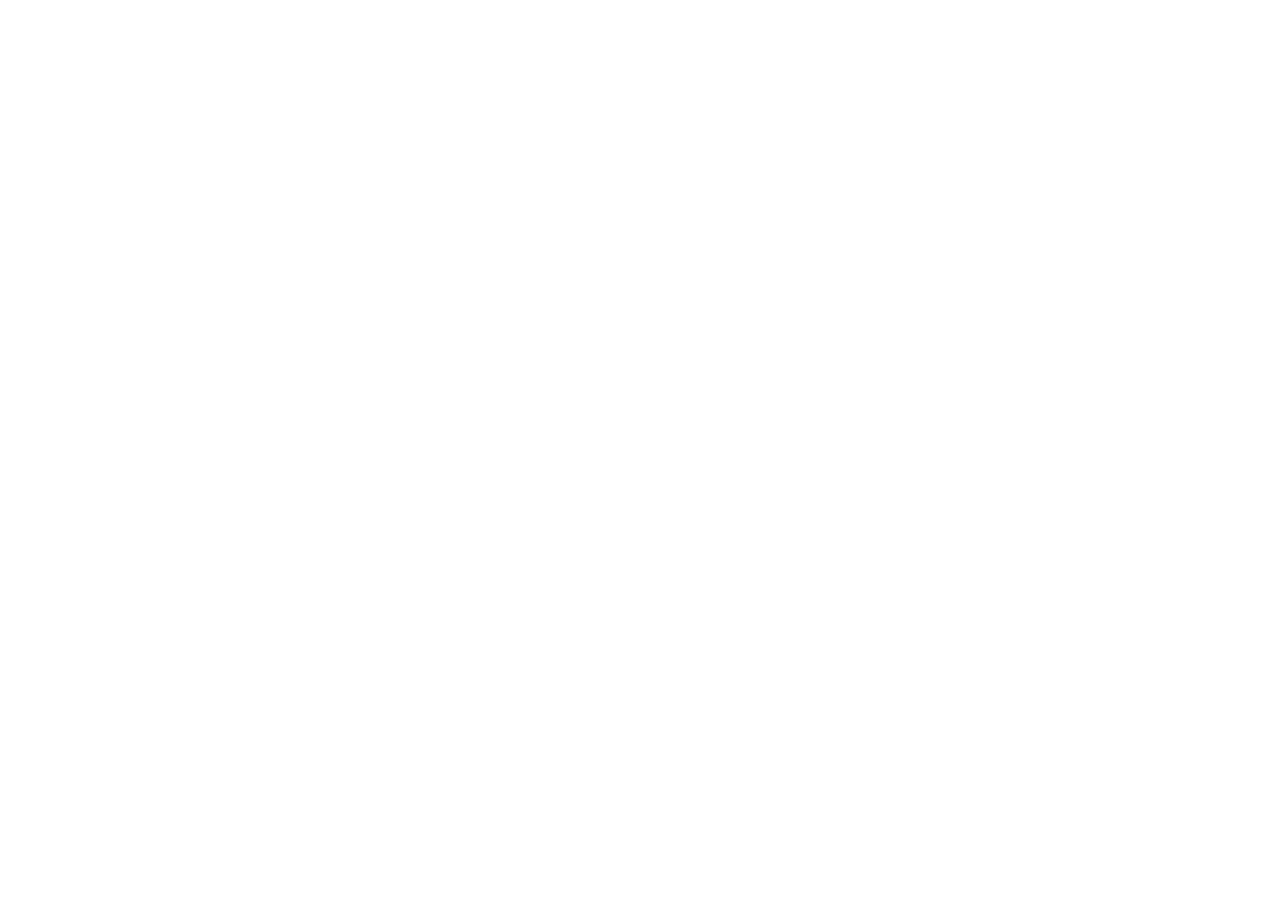
==== home/index.html @ 51bbe9ff "初始化" ====
<!DOCTYPE html>
<html lang="en">

<head>
    <meta charset="UTF-8">
    <meta name="viewport" content="width=device-width, initial-scale=1.0">
    <title>Document</title>
</head>

<body>

</body>

</html>
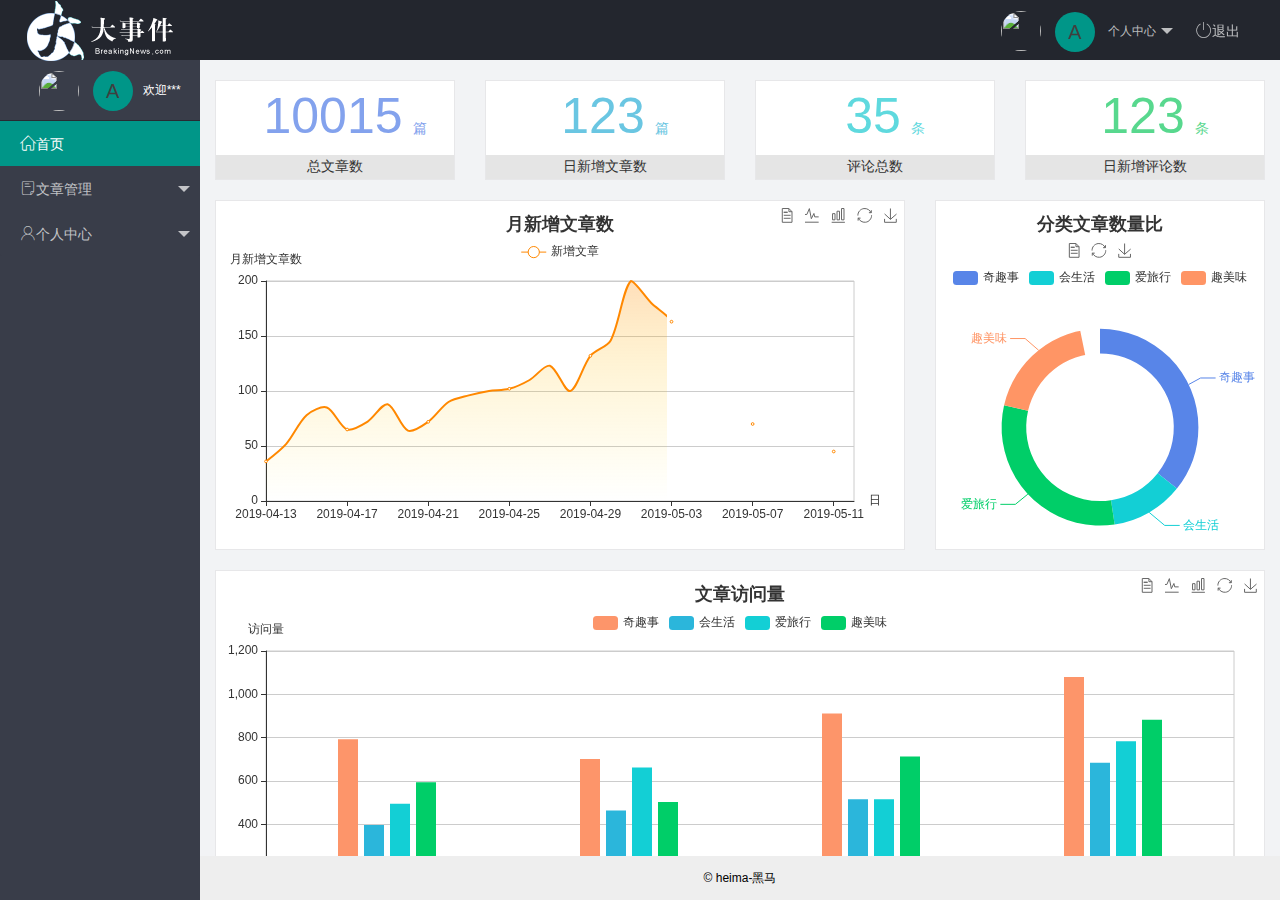
==== commit a8bcf933: "完成了主页功能的开发" ====
--- a/home/index.html
+++ b/home/index.html
@@ -4,11 +4,120 @@
 <head>
     <meta charset="UTF-8">
     <meta name="viewport" content="width=device-width, initial-scale=1.0">
-    <title>Document</title>
+    <title>后台主页</title>
+    <link rel="stylesheet" href="/assets/lib/layui/css/layui.css" />
+    <link rel="stylesheet" href="/assets/css/index.css" />
+    <link rel="stylesheet" href="/assets/fonts/iconfont.css" />
 </head>
 
-<body>
+<body class=" layui-layout-body ">
+    <div class="layui-layout layui-layout-admin ">
+        <div class="layui-header ">
+            <div class="layui-logo ">
+                <img src="/assets/images/logo.png ">
+            </div>
+            <!-- 头部区域（可配合layui已有的水平导航） -->
 
+            <ul class="layui-nav layui-layout-right ">
+                <li class="layui-nav-item ">
+                    <!-- 头像1 -->
+                    <a href="javascript:; " class="userinfo">
+                        <img src="http://t.cn/RCzsdCq " class="layui-nav-img ">
+                        <span class="text-avatar">A</span> 个人中心
+                    </a>
+                    <dl class="layui-nav-child ">
+                        <dd><a href="javascript:; ">基本资料</a></dd>
+                        <dd><a href="javascript:; ">更换头像</a></dd>
+                        <dd><a href="javascript:; ">重置密码</a></dd>
+                    </dl>
+                </li>
+                <li class="layui-nav-item ">
+
+                    <a id="btnlogout" href="javascript:; "><span class="iconfont icon-tuichu"></span>退出</a></li>
+            </ul>
+        </div>
+
+        <div class="layui-side layui-bg-black ">
+            <div class="layui-side-scroll ">
+                <!-- 头像2 -->
+                <div class="userinfo">
+                    <img src="http://t.cn/RCzsdCq " class="layui-nav-img ">
+                    <span class="text-avatar">A</span><span id="welcome">欢迎***</span>
+                </div>
+                <!-- 左侧导航区域（可配合layui已有的垂直导航） -->
+                <ul class="layui-nav layui-nav-tree " lay-shrink="all" lay-filter="test ">
+                    <li class="layui-nav-item  layui-this ">
+                        <a href="/home/dashboard.html" target="fm">
+                            <span class="iconfont icon-home"></span>首页</a>
+                    </li>
+                    <li class="layui-nav-item ">
+                        <a class=" " href="javascript:; ">
+                            <span class="iconfont icon-16"></span>文章管理</a>
+                        <dl class="layui-nav-child ">
+                            <dd>
+                                <a href="javascript:; ">
+                                    <i class="layui-icon layui-icon-app"></i> 文章类别</a>
+                            </dd>
+                            <dd>
+                                <a href="javascript:; ">
+                                    <i class="layui-icon layui-icon-app"></i> 文章列表</a>
+                            </dd>
+                            <dd>
+                                <a href="javascript:; ">
+                                    <i class="layui-icon layui-icon-app"></i> 发表文章</a>
+                            </dd>
+
+                        </dl>
+                    </li>
+                    <li class="layui-nav-item ">
+
+                        <a href="javascript:; ">
+                            <span class="iconfont icon-user"></span>个人中心</a>
+                        <dl class="layui-nav-child ">
+                            <dd>
+                                <a href="javascript:; ">
+                                    <i class="layui-icon layui-icon-app"></i> 基本资料</a>
+                            </dd>
+                            <dd>
+                                <a href="javascript:; ">
+                                    <i class="layui-icon layui-icon-app"></i> 更换头像</a>
+                            </dd>
+                            <dd>
+                                <a href="javascript:; ">
+                                    <i class="layui-icon layui-icon-app"></i> 重置密码</a>
+                            </dd>
+                        </dl>
+                    </li>
+
+                </ul>
+            </div>
+        </div>
+
+        <div class="layui-body ">
+            <!-- 内容主体区域 -->
+            <!-- <div style="padding: 15px; ">内容主体区域</div> -->
+            <iframe name="fm" src="/home/dashboard.html" frameborder="0">
+
+            </iframe>
+        </div>
+
+        <div class="layui-footer ">
+            <!-- 底部固定区域 -->
+            © heima-黑马
+        </div>
+    </div>
+    <script src="/assets/lib/layui/layui.all.js "></script>
+    <script src="/assets/lib/jquery.js"></script>
+    <!-- 导入自己封装的baseAPI -->
+    <script src="/assets/js/baseApi.js"></script>
+    <script src="/assets/js/index.js"></script>
+    <script>
+        //JavaScript代码区域
+        layui.use('element', function() {
+            var element = layui.element;
+
+        });
+    </script>
 </body>
 
 </html>--- a/assets/lib/layui/css/layui.css
+++ b/assets/lib/layui/css/layui.css
@@ -0,0 +1,2 @@
+/** layui-v2.5.5 MIT License By https://www.layui.com */
+ .layui-inline,img{display:inline-block;vertical-align:middle}h1,h2,h3,h4,h5,h6{font-weight:400}.layui-edge,.layui-header,.layui-inline,.layui-main{position:relative}.layui-body,.layui-edge,.layui-elip{overflow:hidden}.layui-btn,.layui-edge,.layui-inline,img{vertical-align:middle}.layui-btn,.layui-disabled,.layui-icon,.layui-unselect{-moz-user-select:none;-webkit-user-select:none;-ms-user-select:none}.layui-elip,.layui-form-checkbox span,.layui-form-pane .layui-form-label{text-overflow:ellipsis;white-space:nowrap}.layui-breadcrumb,.layui-tree-btnGroup{visibility:hidden}blockquote,body,button,dd,div,dl,dt,form,h1,h2,h3,h4,h5,h6,input,li,ol,p,pre,td,textarea,th,ul{margin:0;padding:0;-webkit-tap-highlight-color:rgba(0,0,0,0)}a:active,a:hover{outline:0}img{border:none}li{list-style:none}table{border-collapse:collapse;border-spacing:0}h4,h5,h6{font-size:100%}button,input,optgroup,option,select,textarea{font-family:inherit;font-size:inherit;font-style:inherit;font-weight:inherit;outline:0}pre{white-space:pre-wrap;white-space:-moz-pre-wrap;white-space:-pre-wrap;white-space:-o-pre-wrap;word-wrap:break-word}body{line-height:24px;font:14px Helvetica Neue,Helvetica,PingFang SC,Tahoma,Arial,sans-serif}hr{height:1px;margin:10px 0;border:0;clear:both}a{color:#333;text-decoration:none}a:hover{color:#777}a cite{font-style:normal;*cursor:pointer}.layui-border-box,.layui-border-box *{box-sizing:border-box}.layui-box,.layui-box *{box-sizing:content-box}.layui-clear{clear:both;*zoom:1}.layui-clear:after{content:'\20';clear:both;*zoom:1;display:block;height:0}.layui-inline{*display:inline;*zoom:1}.layui-edge{display:inline-block;width:0;height:0;border-width:6px;border-style:dashed;border-color:transparent}.layui-edge-top{top:-4px;border-bottom-color:#999;border-bottom-style:solid}.layui-edge-right{border-left-color:#999;border-left-style:solid}.layui-edge-bottom{top:2px;border-top-color:#999;border-top-style:solid}.layui-edge-left{border-right-color:#999;border-right-style:solid}.layui-disabled,.layui-disabled:hover{color:#d2d2d2!important;cursor:not-allowed!important}.layui-circle{border-radius:100%}.layui-show{display:block!important}.layui-hide{display:none!important}@font-face{font-family:layui-icon;src:url(../font/iconfont.eot?v=250);src:url(../font/iconfont.eot?v=250#iefix) format('embedded-opentype'),url(../font/iconfont.woff2?v=250) format('woff2'),url(../font/iconfont.woff?v=250) format('woff'),url(../font/iconfont.ttf?v=250) format('truetype'),url(../font/iconfont.svg?v=250#layui-icon) format('svg')}.layui-icon{font-family:layui-icon!important;font-size:16px;font-style:normal;-webkit-font-smoothing:antialiased;-moz-osx-font-smoothing:grayscale}.layui-icon-reply-fill:before{content:"\e611"}.layui-icon-set-fill:before{content:"\e614"}.layui-icon-menu-fill:before{content:"\e60f"}.layui-icon-search:before{content:"\e615"}.layui-icon-share:before{content:"\e641"}.layui-icon-set-sm:before{content:"\e620"}.layui-icon-engine:before{content:"\e628"}.layui-icon-close:before{content:"\1006"}.layui-icon-close-fill:before{content:"\1007"}.layui-icon-chart-screen:before{content:"\e629"}.layui-icon-star:before{content:"\e600"}.layui-icon-circle-dot:before{content:"\e617"}.layui-icon-chat:before{content:"\e606"}.layui-icon-release:before{content:"\e609"}.layui-icon-list:before{content:"\e60a"}.layui-icon-chart:before{content:"\e62c"}.layui-icon-ok-circle:before{content:"\1005"}.layui-icon-layim-theme:before{content:"\e61b"}.layui-icon-table:before{content:"\e62d"}.layui-icon-right:before{content:"\e602"}.layui-icon-left:before{content:"\e603"}.layui-icon-cart-simple:before{content:"\e698"}.layui-icon-face-cry:before{content:"\e69c"}.layui-icon-face-smile:before{content:"\e6af"}.layui-icon-survey:before{content:"\e6b2"}.layui-icon-tree:before{content:"\e62e"}.layui-icon-upload-circle:before{content:"\e62f"}.layui-icon-add-circle:before{content:"\e61f"}.layui-icon-download-circle:before{content:"\e601"}.layui-icon-templeate-1:before{content:"\e630"}.layui-icon-util:before{content:"\e631"}.layui-icon-face-surprised:before{content:"\e664"}.layui-icon-edit:before{content:"\e642"}.layui-icon-speaker:before{content:"\e645"}.layui-icon-down:before{content:"\e61a"}.layui-icon-file:before{content:"\e621"}.layui-icon-layouts:before{content:"\e632"}.layui-icon-rate-half:before{content:"\e6c9"}.layui-icon-add-circle-fine:before{content:"\e608"}.layui-icon-prev-circle:before{content:"\e633"}.layui-icon-read:before{content:"\e705"}.layui-icon-404:before{content:"\e61c"}.layui-icon-carousel:before{content:"\e634"}.layui-icon-help:before{content:"\e607"}.layui-icon-code-circle:before{content:"\e635"}.layui-icon-water:before{content:"\e636"}.layui-icon-username:before{content:"\e66f"}.layui-icon-find-fill:before{content:"\e670"}.layui-icon-about:before{content:"\e60b"}.layui-icon-location:before{content:"\e715"}.layui-icon-up:before{content:"\e619"}.layui-icon-pause:before{content:"\e651"}.layui-icon-date:before{content:"\e637"}.layui-icon-layim-uploadfile:before{content:"\e61d"}.layui-icon-delete:before{content:"\e640"}.layui-icon-play:before{content:"\e652"}.layui-icon-top:before{content:"\e604"}.layui-icon-friends:before{content:"\e612"}.layui-icon-refresh-3:before{content:"\e9aa"}.layui-icon-ok:before{content:"\e605"}.layui-icon-layer:before{content:"\e638"}.layui-icon-face-smile-fine:before{content:"\e60c"}.layui-icon-dollar:before{content:"\e659"}.layui-icon-group:before{content:"\e613"}.layui-icon-layim-download:before{content:"\e61e"}.layui-icon-picture-fine:before{content:"\e60d"}.layui-icon-link:before{content:"\e64c"}.layui-icon-diamond:before{content:"\e735"}.layui-icon-log:before{content:"\e60e"}.layui-icon-rate-solid:before{content:"\e67a"}.layui-icon-fonts-del:before{content:"\e64f"}.layui-icon-unlink:before{content:"\e64d"}.layui-icon-fonts-clear:before{content:"\e639"}.layui-icon-triangle-r:before{content:"\e623"}.layui-icon-circle:before{content:"\e63f"}.layui-icon-radio:before{content:"\e643"}.layui-icon-align-center:before{content:"\e647"}.layui-icon-align-right:before{content:"\e648"}.layui-icon-align-left:before{content:"\e649"}.layui-icon-loading-1:before{content:"\e63e"}.layui-icon-return:before{content:"\e65c"}.layui-icon-fonts-strong:before{content:"\e62b"}.layui-icon-upload:before{content:"\e67c"}.layui-icon-dialogue:before{content:"\e63a"}.layui-icon-video:before{content:"\e6ed"}.layui-icon-headset:before{content:"\e6fc"}.layui-icon-cellphone-fine:before{content:"\e63b"}.layui-icon-add-1:before{content:"\e654"}.layui-icon-face-smile-b:before{content:"\e650"}.layui-icon-fonts-html:before{content:"\e64b"}.layui-icon-form:before{content:"\e63c"}.layui-icon-cart:before{content:"\e657"}.layui-icon-camera-fill:before{content:"\e65d"}.layui-icon-tabs:before{content:"\e62a"}.layui-icon-fonts-code:before{content:"\e64e"}.layui-icon-fire:before{content:"\e756"}.layui-icon-set:before{content:"\e716"}.layui-icon-fonts-u:before{content:"\e646"}.layui-icon-triangle-d:before{content:"\e625"}.layui-icon-tips:before{content:"\e702"}.layui-icon-picture:before{content:"\e64a"}.layui-icon-more-vertical:before{content:"\e671"}.layui-icon-flag:before{content:"\e66c"}.layui-icon-loading:before{content:"\e63d"}.layui-icon-fonts-i:before{content:"\e644"}.layui-icon-refresh-1:before{content:"\e666"}.layui-icon-rmb:before{content:"\e65e"}.layui-icon-home:before{content:"\e68e"}.layui-icon-user:before{content:"\e770"}.layui-icon-notice:before{content:"\e667"}.layui-icon-login-weibo:before{content:"\e675"}.layui-icon-voice:before{content:"\e688"}.layui-icon-upload-drag:before{content:"\e681"}.layui-icon-login-qq:before{content:"\e676"}.layui-icon-snowflake:before{content:"\e6b1"}.layui-icon-file-b:before{content:"\e655"}.layui-icon-template:before{content:"\e663"}.layui-icon-auz:before{content:"\e672"}.layui-icon-console:before{content:"\e665"}.layui-icon-app:before{content:"\e653"}.layui-icon-prev:before{content:"\e65a"}.layui-icon-website:before{content:"\e7ae"}.layui-icon-next:before{content:"\e65b"}.layui-icon-component:before{content:"\e857"}.layui-icon-more:before{content:"\e65f"}.layui-icon-login-wechat:before{content:"\e677"}.layui-icon-shrink-right:before{content:"\e668"}.layui-icon-spread-left:before{content:"\e66b"}.layui-icon-camera:before{content:"\e660"}.layui-icon-note:before{content:"\e66e"}.layui-icon-refresh:before{content:"\e669"}.layui-icon-female:before{content:"\e661"}.layui-icon-male:before{content:"\e662"}.layui-icon-password:before{content:"\e673"}.layui-icon-senior:before{content:"\e674"}.layui-icon-theme:before{content:"\e66a"}.layui-icon-tread:before{content:"\e6c5"}.layui-icon-praise:before{content:"\e6c6"}.layui-icon-star-fill:before{content:"\e658"}.layui-icon-rate:before{content:"\e67b"}.layui-icon-template-1:before{content:"\e656"}.layui-icon-vercode:before{content:"\e679"}.layui-icon-cellphone:before{content:"\e678"}.layui-icon-screen-full:before{content:"\e622"}.layui-icon-screen-restore:before{content:"\e758"}.layui-icon-cols:before{content:"\e610"}.layui-icon-export:before{content:"\e67d"}.layui-icon-print:before{content:"\e66d"}.layui-icon-slider:before{content:"\e714"}.layui-icon-addition:before{content:"\e624"}.layui-icon-subtraction:before{content:"\e67e"}.layui-icon-service:before{content:"\e626"}.layui-icon-transfer:before{content:"\e691"}.layui-main{width:1140px;margin:0 auto}.layui-header{z-index:1000;height:60px}.layui-header a:hover{transition:all .5s;-webkit-transition:all .5s}.layui-side{position:fixed;left:0;top:0;bottom:0;z-index:999;width:200px;overflow-x:hidden}.layui-side-scroll{position:relative;width:220px;height:100%;overflow-x:hidden}.layui-body{position:absolute;left:200px;right:0;top:0;bottom:0;z-index:998;width:auto;overflow-y:auto;box-sizing:border-box}.layui-layout-body{overflow:hidden}.layui-layout-admin .layui-header{background-color:#23262E}.layui-layout-admin .layui-side{top:60px;width:200px;overflow-x:hidden}.layui-layout-admin .layui-body{position:fixed;top:60px;bottom:44px}.layui-layout-admin .layui-main{width:auto;margin:0 15px}.layui-layout-admin .layui-footer{position:fixed;left:200px;right:0;bottom:0;height:44px;line-height:44px;padding:0 15px;background-color:#eee}.layui-layout-admin .layui-logo{position:absolute;left:0;top:0;width:200px;height:100%;line-height:60px;text-align:center;color:#009688;font-size:16px}.layui-layout-admin .layui-header .layui-nav{background:0 0}.layui-layout-left{position:absolute!important;left:200px;top:0}.layui-layout-right{position:absolute!important;right:0;top:0}.layui-container{position:relative;margin:0 auto;padding:0 15px;box-sizing:border-box}.layui-fluid{position:relative;margin:0 auto;padding:0 15px}.layui-row:after,.layui-row:before{content:'';display:block;clear:both}.layui-col-lg1,.layui-col-lg10,.layui-col-lg11,.layui-col-lg12,.layui-col-lg2,.layui-col-lg3,.layui-col-lg4,.layui-col-lg5,.layui-col-lg6,.layui-col-lg7,.layui-col-lg8,.layui-col-lg9,.layui-col-md1,.layui-col-md10,.layui-col-md11,.layui-col-md12,.layui-col-md2,.layui-col-md3,.layui-col-md4,.layui-col-md5,.layui-col-md6,.layui-col-md7,.layui-col-md8,.layui-col-md9,.layui-col-sm1,.layui-col-sm10,.layui-col-sm11,.layui-col-sm12,.layui-col-sm2,.layui-col-sm3,.layui-col-sm4,.layui-col-sm5,.layui-col-sm6,.layui-col-sm7,.layui-col-sm8,.layui-col-sm9,.layui-col-xs1,.layui-col-xs10,.layui-col-xs11,.layui-col-xs12,.layui-col-xs2,.layui-col-xs3,.layui-col-xs4,.layui-col-xs5,.layui-col-xs6,.layui-col-xs7,.layui-col-xs8,.layui-col-xs9{position:relative;display:block;box-sizing:border-box}.layui-col-xs1,.layui-col-xs10,.layui-col-xs11,.layui-col-xs12,.layui-col-xs2,.layui-col-xs3,.layui-col-xs4,.layui-col-xs5,.layui-col-xs6,.layui-col-xs7,.layui-col-xs8,.layui-col-xs9{float:left}.layui-col-xs1{width:8.33333333%}.layui-col-xs2{width:16.66666667%}.layui-col-xs3{width:25%}.layui-col-xs4{width:33.33333333%}.layui-col-xs5{width:41.66666667%}.layui-col-xs6{width:50%}.layui-col-xs7{width:58.33333333%}.layui-col-xs8{width:66.66666667%}.layui-col-xs9{width:75%}.layui-col-xs10{width:83.33333333%}.layui-col-xs11{width:91.66666667%}.layui-col-xs12{width:100%}.layui-col-xs-offset1{margin-left:8.33333333%}.layui-col-xs-offset2{margin-left:16.66666667%}.layui-col-xs-offset3{margin-left:25%}.layui-col-xs-offset4{margin-left:33.33333333%}.layui-col-xs-offset5{margin-left:41.66666667%}.layui-col-xs-offset6{margin-left:50%}.layui-col-xs-offset7{margin-left:58.33333333%}.layui-col-xs-offset8{margin-left:66.66666667%}.layui-col-xs-offset9{margin-left:75%}.layui-col-xs-offset10{margin-left:83.33333333%}.layui-col-xs-offset11{margin-left:91.66666667%}.layui-col-xs-offset12{margin-left:100%}@media screen and (max-width:768px){.layui-hide-xs{display:none!important}.layui-show-xs-block{display:block!important}.layui-show-xs-inline{display:inline!important}.layui-show-xs-inline-block{display:inline-block!important}}@media screen and (min-width:768px){.layui-container{width:750px}.layui-hide-sm{display:none!important}.layui-show-sm-block{display:block!important}.layui-show-sm-inline{display:inline!important}.layui-show-sm-inline-block{display:inline-block!important}.layui-col-sm1,.layui-col-sm10,.layui-col-sm11,.layui-col-sm12,.layui-col-sm2,.layui-col-sm3,.layui-col-sm4,.layui-col-sm5,.layui-col-sm6,.layui-col-sm7,.layui-col-sm8,.layui-col-sm9{float:left}.layui-col-sm1{width:8.33333333%}.layui-col-sm2{width:16.66666667%}.layui-col-sm3{width:25%}.layui-col-sm4{width:33.33333333%}.layui-col-sm5{width:41.66666667%}.layui-col-sm6{width:50%}.layui-col-sm7{width:58.33333333%}.layui-col-sm8{width:66.66666667%}.layui-col-sm9{width:75%}.layui-col-sm10{width:83.33333333%}.layui-col-sm11{width:91.66666667%}.layui-col-sm12{width:100%}.layui-col-sm-offset1{margin-left:8.33333333%}.layui-col-sm-offset2{margin-left:16.66666667%}.layui-col-sm-offset3{margin-left:25%}.layui-col-sm-offset4{margin-left:33.33333333%}.layui-col-sm-offset5{margin-left:41.66666667%}.layui-col-sm-offset6{margin-left:50%}.layui-col-sm-offset7{margin-left:58.33333333%}.layui-col-sm-offset8{margin-left:66.66666667%}.layui-col-sm-offset9{margin-left:75%}.layui-col-sm-offset10{margin-left:83.33333333%}.layui-col-sm-offset11{margin-left:91.66666667%}.layui-col-sm-offset12{margin-left:100%}}@media screen and (min-width:992px){.layui-container{width:970px}.layui-hide-md{display:none!important}.layui-show-md-block{display:block!important}.layui-show-md-inline{display:inline!important}.layui-show-md-inline-block{display:inline-block!important}.layui-col-md1,.layui-col-md10,.layui-col-md11,.layui-col-md12,.layui-col-md2,.layui-col-md3,.layui-col-md4,.layui-col-md5,.layui-col-md6,.layui-col-md7,.layui-col-md8,.layui-col-md9{float:left}.layui-col-md1{width:8.33333333%}.layui-col-md2{width:16.66666667%}.layui-col-md3{width:25%}.layui-col-md4{width:33.33333333%}.layui-col-md5{width:41.66666667%}.layui-col-md6{width:50%}.layui-col-md7{width:58.33333333%}.layui-col-md8{width:66.66666667%}.layui-col-md9{width:75%}.layui-col-md10{width:83.33333333%}.layui-col-md11{width:91.66666667%}.layui-col-md12{width:100%}.layui-col-md-offset1{margin-left:8.33333333%}.layui-col-md-offset2{margin-left:16.66666667%}.layui-col-md-offset3{margin-left:25%}.layui-col-md-offset4{margin-left:33.33333333%}.layui-col-md-offset5{margin-left:41.66666667%}.layui-col-md-offset6{margin-left:50%}.layui-col-md-offset7{margin-left:58.33333333%}.layui-col-md-offset8{margin-left:66.66666667%}.layui-col-md-offset9{margin-left:75%}.layui-col-md-offset10{margin-left:83.33333333%}.layui-col-md-offset11{margin-left:91.66666667%}.layui-col-md-offset12{margin-left:100%}}@media screen and (min-width:1200px){.layui-container{width:1170px}.layui-hide-lg{display:none!important}.layui-show-lg-block{display:block!important}.layui-show-lg-inline{display:inline!important}.layui-show-lg-inline-block{display:inline-block!important}.layui-col-lg1,.layui-col-lg10,.layui-col-lg11,.layui-col-lg12,.layui-col-lg2,.layui-col-lg3,.layui-col-lg4,.layui-col-lg5,.layui-col-lg6,.layui-col-lg7,.layui-col-lg8,.layui-col-lg9{float:left}.layui-col-lg1{width:8.33333333%}.layui-col-lg2{width:16.66666667%}.layui-col-lg3{width:25%}.layui-col-lg4{width:33.33333333%}.layui-col-lg5{width:41.66666667%}.layui-col-lg6{width:50%}.layui-col-lg7{width:58.33333333%}.layui-col-lg8{width:66.66666667%}.layui-col-lg9{width:75%}.layui-col-lg10{width:83.33333333%}.layui-col-lg11{width:91.66666667%}.layui-col-lg12{width:100%}.layui-col-lg-offset1{margin-left:8.33333333%}.layui-col-lg-offset2{margin-left:16.66666667%}.layui-col-lg-offset3{margin-left:25%}.layui-col-lg-offset4{margin-left:33.33333333%}.layui-col-lg-offset5{margin-left:41.66666667%}.layui-col-lg-offset6{margin-left:50%}.layui-col-lg-offset7{margin-left:58.33333333%}.layui-col-lg-offset8{margin-left:66.66666667%}.layui-col-lg-offset9{margin-left:75%}.layui-col-lg-offset10{margin-left:83.33333333%}.layui-col-lg-offset11{margin-left:91.66666667%}.layui-col-lg-offset12{margin-left:100%}}.layui-col-space1{margin:-.5px}.layui-col-space1>*{padding:.5px}.layui-col-space3{margin:-1.5px}.layui-col-space3>*{padding:1.5px}.layui-col-space5{margin:-2.5px}.layui-col-space5>*{padding:2.5px}.layui-col-space8{margin:-3.5px}.layui-col-space8>*{padding:3.5px}.layui-col-space10{margin:-5px}.layui-col-space10>*{padding:5px}.layui-col-space12{margin:-6px}.layui-col-space12>*{padding:6px}.layui-col-space15{margin:-7.5px}.layui-col-space15>*{padding:7.5px}.layui-col-space18{margin:-9px}.layui-col-space18>*{padding:9px}.layui-col-space20{margin:-10px}.layui-col-space20>*{padding:10px}.layui-col-space22{margin:-11px}.layui-col-space22>*{padding:11px}.layui-col-space25{margin:-12.5px}.layui-col-space25>*{padding:12.5px}.layui-col-space30{margin:-15px}.layui-col-space30>*{padding:15px}.layui-btn,.layui-input,.layui-select,.layui-textarea,.layui-upload-button{outline:0;-webkit-appearance:none;transition:all .3s;-webkit-transition:all .3s;box-sizing:border-box}.layui-elem-quote{margin-bottom:10px;padding:15px;line-height:22px;border-left:5px solid #009688;border-radius:0 2px 2px 0;background-color:#f2f2f2}.layui-quote-nm{border-style:solid;border-width:1px 1px 1px 5px;background:0 0}.layui-elem-field{margin-bottom:10px;padding:0;border-width:1px;border-style:solid}.layui-elem-field legend{margin-left:20px;padding:0 10px;font-size:20px;font-weight:300}.layui-field-title{margin:10px 0 20px;border-width:1px 0 0}.layui-field-box{padding:10px 15px}.layui-field-title .layui-field-box{padding:10px 0}.layui-progress{position:relative;height:6px;border-radius:20px;background-color:#e2e2e2}.layui-progress-bar{position:absolute;left:0;top:0;width:0;max-width:100%;height:6px;border-radius:20px;text-align:right;background-color:#5FB878;transition:all .3s;-webkit-transition:all .3s}.layui-progress-big,.layui-progress-big .layui-progress-bar{height:18px;line-height:18px}.layui-progress-text{position:relative;top:-20px;line-height:18px;font-size:12px;color:#666}.layui-progress-big .layui-progress-text{position:static;padding:0 10px;color:#fff}.layui-collapse{border-width:1px;border-style:solid;border-radius:2px}.layui-colla-content,.layui-colla-item{border-top-width:1px;border-top-style:solid}.layui-colla-item:first-child{border-top:none}.layui-colla-title{position:relative;height:42px;line-height:42px;padding:0 15px 0 35px;color:#333;background-color:#f2f2f2;cursor:pointer;font-size:14px;overflow:hidden}.layui-colla-content{display:none;padding:10px 15px;line-height:22px;color:#666}.layui-colla-icon{position:absolute;left:15px;top:0;font-size:14px}.layui-card{margin-bottom:15px;border-radius:2px;background-color:#fff;box-shadow:0 1px 2px 0 rgba(0,0,0,.05)}.layui-card:last-child{margin-bottom:0}.layui-card-header{position:relative;height:42px;line-height:42px;padding:0 15px;border-bottom:1px solid #f6f6f6;color:#333;border-radius:2px 2px 0 0;font-size:14px}.layui-bg-black,.layui-bg-blue,.layui-bg-cyan,.layui-bg-green,.layui-bg-orange,.layui-bg-red{color:#fff!important}.layui-card-body{position:relative;padding:10px 15px;line-height:24px}.layui-card-body[pad15]{padding:15px}.layui-card-body[pad20]{padding:20px}.layui-card-body .layui-table{margin:5px 0}.layui-card .layui-tab{margin:0}.layui-panel-window{position:relative;padding:15px;border-radius:0;border-top:5px solid #E6E6E6;background-color:#fff}.layui-auxiliar-moving{position:fixed;left:0;right:0;top:0;bottom:0;width:100%;height:100%;background:0 0;z-index:9999999999}.layui-form-label,.layui-form-mid,.layui-form-select,.layui-input-block,.layui-input-inline,.layui-textarea{position:relative}.layui-bg-red{background-color:#FF5722!important}.layui-bg-orange{background-color:#FFB800!important}.layui-bg-green{background-color:#009688!important}.layui-bg-cyan{background-color:#2F4056!important}.layui-bg-blue{background-color:#1E9FFF!important}.layui-bg-black{background-color:#393D49!important}.layui-bg-gray{background-color:#eee!important;color:#666!important}.layui-badge-rim,.layui-colla-content,.layui-colla-item,.layui-collapse,.layui-elem-field,.layui-form-pane .layui-form-item[pane],.layui-form-pane .layui-form-label,.layui-input,.layui-layedit,.layui-layedit-tool,.layui-quote-nm,.layui-select,.layui-tab-bar,.layui-tab-card,.layui-tab-title,.layui-tab-title .layui-this:after,.layui-textarea{border-color:#e6e6e6}.layui-timeline-item:before,hr{background-color:#e6e6e6}.layui-text{line-height:22px;font-size:14px;color:#666}.layui-text h1,.layui-text h2,.layui-text h3{font-weight:500;color:#333}.layui-text h1{font-size:30px}.layui-text h2{font-size:24px}.layui-text h3{font-size:18px}.layui-text a:not(.layui-btn){color:#01AAED}.layui-text a:not(.layui-btn):hover{text-decoration:underline}.layui-text ul{padding:5px 0 5px 15px}.layui-text ul li{margin-top:5px;list-style-type:disc}.layui-text em,.layui-word-aux{color:#999!important;padding:0 5px!important}.layui-btn{display:inline-block;height:38px;line-height:38px;padding:0 18px;background-color:#009688;color:#fff;white-space:nowrap;text-align:center;font-size:14px;border:none;border-radius:2px;cursor:pointer}.layui-btn:hover{opacity:.8;filter:alpha(opacity=80);color:#fff}.layui-btn:active{opacity:1;filter:alpha(opacity=100)}.layui-btn+.layui-btn{margin-left:10px}.layui-btn-container{font-size:0}.layui-btn-container .layui-btn{margin-right:10px;margin-bottom:10px}.layui-btn-container .layui-btn+.layui-btn{margin-left:0}.layui-table .layui-btn-container .layui-btn{margin-bottom:9px}.layui-btn-radius{border-radius:100px}.layui-btn .layui-icon{margin-right:3px;font-size:18px;vertical-align:bottom;vertical-align:middle\9}.layui-btn-primary{border:1px solid #C9C9C9;background-color:#fff;color:#555}.layui-btn-primary:hover{border-color:#009688;color:#333}.layui-btn-normal{background-color:#1E9FFF}.layui-btn-warm{background-color:#FFB800}.layui-btn-danger{background-color:#FF5722}.layui-btn-checked{background-color:#5FB878}.layui-btn-disabled,.layui-btn-disabled:active,.layui-btn-disabled:hover{border:1px solid #e6e6e6;background-color:#FBFBFB;color:#C9C9C9;cursor:not-allowed;opacity:1}.layui-btn-lg{height:44px;line-height:44px;padding:0 25px;font-size:16px}.layui-btn-sm{height:30px;line-height:30px;padding:0 10px;font-size:12px}.layui-btn-sm i{font-size:16px!important}.layui-btn-xs{height:22px;line-height:22px;padding:0 5px;font-size:12px}.layui-btn-xs i{font-size:14px!important}.layui-btn-group{display:inline-block;vertical-align:middle;font-size:0}.layui-btn-group .layui-btn{margin-left:0!important;margin-right:0!important;border-left:1px solid rgba(255,255,255,.5);border-radius:0}.layui-btn-group .layui-btn-primary{border-left:none}.layui-btn-group .layui-btn-primary:hover{border-color:#C9C9C9;color:#009688}.layui-btn-group .layui-btn:first-child{border-left:none;border-radius:2px 0 0 2px}.layui-btn-group .layui-btn-primary:first-child{border-left:1px solid #c9c9c9}.layui-btn-group .layui-btn:last-child{border-radius:0 2px 2px 0}.layui-btn-group .layui-btn+.layui-btn{margin-left:0}.layui-btn-group+.layui-btn-group{margin-left:10px}.layui-btn-fluid{width:100%}.layui-input,.layui-select,.layui-textarea{height:38px;line-height:1.3;line-height:38px\9;border-width:1px;border-style:solid;background-color:#fff;border-radius:2px}.layui-input::-webkit-input-placeholder,.layui-select::-webkit-input-placeholder,.layui-textarea::-webkit-input-placeholder{line-height:1.3}.layui-input,.layui-textarea{display:block;width:100%;padding-left:10px}.layui-input:hover,.layui-textarea:hover{border-color:#D2D2D2!important}.layui-input:focus,.layui-textarea:focus{border-color:#C9C9C9!important}.layui-textarea{min-height:100px;height:auto;line-height:20px;padding:6px 10px;resize:vertical}.layui-select{padding:0 10px}.layui-form input[type=checkbox],.layui-form input[type=radio],.layui-form select{display:none}.layui-form [lay-ignore]{display:initial}.layui-form-item{margin-bottom:15px;clear:both;*zoom:1}.layui-form-item:after{content:'\20';clear:both;*zoom:1;display:block;height:0}.layui-form-label{float:left;display:block;padding:9px 15px;width:80px;font-weight:400;line-height:20px;text-align:right}.layui-form-label-col{display:block;float:none;padding:9px 0;line-height:20px;text-align:left}.layui-form-item .layui-inline{margin-bottom:5px;margin-right:10px}.layui-input-block{margin-left:110px;min-height:36px}.layui-input-inline{display:inline-block;vertical-align:middle}.layui-form-item .layui-input-inline{float:left;width:190px;margin-right:10px}.layui-form-text .layui-input-inline{width:auto}.layui-form-mid{float:left;display:block;padding:9px 0!important;line-height:20px;margin-right:10px}.layui-form-danger+.layui-form-select .layui-input,.layui-form-danger:focus{border-color:#FF5722!important}.layui-form-select .layui-input{padding-right:30px;cursor:pointer}.layui-form-select .layui-edge{position:absolute;right:10px;top:50%;margin-top:-3px;cursor:pointer;border-width:6px;border-top-color:#c2c2c2;border-top-style:solid;transition:all .3s;-webkit-transition:all .3s}.layui-form-select dl{display:none;position:absolute;left:0;top:42px;padding:5px 0;z-index:899;min-width:100%;border:1px solid #d2d2d2;max-height:300px;overflow-y:auto;background-color:#fff;border-radius:2px;box-shadow:0 2px 4px rgba(0,0,0,.12);box-sizing:border-box}.layui-form-select dl dd,.layui-form-select dl dt{padding:0 10px;line-height:36px;white-space:nowrap;overflow:hidden;text-overflow:ellipsis}.layui-form-select dl dt{font-size:12px;color:#999}.layui-form-select dl dd{cursor:pointer}.layui-form-select dl dd:hover{background-color:#f2f2f2;-webkit-transition:.5s all;transition:.5s all}.layui-form-select .layui-select-group dd{padding-left:20px}.layui-form-select dl dd.layui-select-tips{padding-left:10px!important;color:#999}.layui-form-select dl dd.layui-this{background-color:#5FB878;color:#fff}.layui-form-checkbox,.layui-form-select dl dd.layui-disabled{background-color:#fff}.layui-form-selected dl{display:block}.layui-form-checkbox,.layui-form-checkbox *,.layui-form-switch{display:inline-block;vertical-align:middle}.layui-form-selected .layui-edge{margin-top:-9px;-webkit-transform:rotate(180deg);transform:rotate(180deg);margin-top:-3px\9}:root .layui-form-selected .layui-edge{margin-top:-9px\0/IE9}.layui-form-selectup dl{top:auto;bottom:42px}.layui-select-none{margin:5px 0;text-align:center;color:#999}.layui-select-disabled .layui-disabled{border-color:#eee!important}.layui-select-disabled .layui-edge{border-top-color:#d2d2d2}.layui-form-checkbox{position:relative;height:30px;line-height:30px;margin-right:10px;padding-right:30px;cursor:pointer;font-size:0;-webkit-transition:.1s linear;transition:.1s linear;box-sizing:border-box}.layui-form-checkbox span{padding:0 10px;height:100%;font-size:14px;border-radius:2px 0 0 2px;background-color:#d2d2d2;color:#fff;overflow:hidden}.layui-form-checkbox:hover span{background-color:#c2c2c2}.layui-form-checkbox i{position:absolute;right:0;top:0;width:30px;height:28px;border:1px solid #d2d2d2;border-left:none;border-radius:0 2px 2px 0;color:#fff;font-size:20px;text-align:center}.layui-form-checkbox:hover i{border-color:#c2c2c2;color:#c2c2c2}.layui-form-checked,.layui-form-checked:hover{border-color:#5FB878}.layui-form-checked span,.layui-form-checked:hover span{background-color:#5FB878}.layui-form-checked i,.layui-form-checked:hover i{color:#5FB878}.layui-form-item .layui-form-checkbox{margin-top:4px}.layui-form-checkbox[lay-skin=primary]{height:auto!important;line-height:normal!important;min-width:18px;min-height:18px;border:none!important;margin-right:0;padding-left:28px;padding-right:0;background:0 0}.layui-form-checkbox[lay-skin=primary] span{padding-left:0;padding-right:15px;line-height:18px;background:0 0;color:#666}.layui-form-checkbox[lay-skin=primary] i{right:auto;left:0;width:16px;height:16px;line-height:16px;border:1px solid #d2d2d2;font-size:12px;border-radius:2px;background-color:#fff;-webkit-transition:.1s linear;transition:.1s linear}.layui-form-checkbox[lay-skin=primary]:hover i{border-color:#5FB878;color:#fff}.layui-form-checked[lay-skin=primary] i{border-color:#5FB878!important;background-color:#5FB878;color:#fff}.layui-checkbox-disbaled[lay-skin=primary] span{background:0 0!important;color:#c2c2c2}.layui-checkbox-disbaled[lay-skin=primary]:hover i{border-color:#d2d2d2}.layui-form-item .layui-form-checkbox[lay-skin=primary]{margin-top:10px}.layui-form-switch{position:relative;height:22px;line-height:22px;min-width:35px;padding:0 5px;margin-top:8px;border:1px solid #d2d2d2;border-radius:20px;cursor:pointer;background-color:#fff;-webkit-transition:.1s linear;transition:.1s linear}.layui-form-switch i{position:absolute;left:5px;top:3px;width:16px;height:16px;border-radius:20px;background-color:#d2d2d2;-webkit-transition:.1s linear;transition:.1s linear}.layui-form-switch em{position:relative;top:0;width:25px;margin-left:21px;padding:0!important;text-align:center!important;color:#999!important;font-style:normal!important;font-size:12px}.layui-form-onswitch{border-color:#5FB878;background-color:#5FB878}.layui-checkbox-disbaled,.layui-checkbox-disbaled i{border-color:#e2e2e2!important}.layui-form-onswitch i{left:100%;margin-left:-21px;background-color:#fff}.layui-form-onswitch em{margin-left:5px;margin-right:21px;color:#fff!important}.layui-checkbox-disbaled span{background-color:#e2e2e2!important}.layui-checkbox-disbaled:hover i{color:#fff!important}[lay-radio]{display:none}.layui-form-radio,.layui-form-radio *{display:inline-block;vertical-align:middle}.layui-form-radio{line-height:28px;margin:6px 10px 0 0;padding-right:10px;cursor:pointer;font-size:0}.layui-form-radio *{font-size:14px}.layui-form-radio>i{margin-right:8px;font-size:22px;color:#c2c2c2}.layui-form-radio>i:hover,.layui-form-radioed>i{color:#5FB878}.layui-radio-disbaled>i{color:#e2e2e2!important}.layui-form-pane .layui-form-label{width:110px;padding:8px 15px;height:38px;line-height:20px;border-width:1px;border-style:solid;border-radius:2px 0 0 2px;text-align:center;background-color:#FBFBFB;overflow:hidden;box-sizing:border-box}.layui-form-pane .layui-input-inline{margin-left:-1px}.layui-form-pane .layui-input-block{margin-left:110px;left:-1px}.layui-form-pane .layui-input{border-radius:0 2px 2px 0}.layui-form-pane .layui-form-text .layui-form-label{float:none;width:100%;border-radius:2px;box-sizing:border-box;text-align:left}.layui-form-pane .layui-form-text .layui-input-inline{display:block;margin:0;top:-1px;clear:both}.layui-form-pane .layui-form-text .layui-input-block{margin:0;left:0;top:-1px}.layui-form-pane .layui-form-text .layui-textarea{min-height:100px;border-radius:0 0 2px 2px}.layui-form-pane .layui-form-checkbox{margin:4px 0 4px 10px}.layui-form-pane .layui-form-radio,.layui-form-pane .layui-form-switch{margin-top:6px;margin-left:10px}.layui-form-pane .layui-form-item[pane]{position:relative;border-width:1px;border-style:solid}.layui-form-pane .layui-form-item[pane] .layui-form-label{position:absolute;left:0;top:0;height:100%;border-width:0 1px 0 0}.layui-form-pane .layui-form-item[pane] .layui-input-inline{margin-left:110px}@media screen and (max-width:450px){.layui-form-item .layui-form-label{text-overflow:ellipsis;overflow:hidden;white-space:nowrap}.layui-form-item .layui-inline{display:block;margin-right:0;margin-bottom:20px;clear:both}.layui-form-item .layui-inline:after{content:'\20';clear:both;display:block;height:0}.layui-form-item .layui-input-inline{display:block;float:none;left:-3px;width:auto;margin:0 0 10px 112px}.layui-form-item .layui-input-inline+.layui-form-mid{margin-left:110px;top:-5px;padding:0}.layui-form-item .layui-form-checkbox{margin-right:5px;margin-bottom:5px}}.layui-layedit{border-width:1px;border-style:solid;border-radius:2px}.layui-layedit-tool{padding:3px 5px;border-bottom-width:1px;border-bottom-style:solid;font-size:0}.layedit-tool-fixed{position:fixed;top:0;border-top:1px solid #e2e2e2}.layui-layedit-tool .layedit-tool-mid,.layui-layedit-tool .layui-icon{display:inline-block;vertical-align:middle;text-align:center;font-size:14px}.layui-layedit-tool .layui-icon{position:relative;width:32px;height:30px;line-height:30px;margin:3px 5px;color:#777;cursor:pointer;border-radius:2px}.layui-layedit-tool .layui-icon:hover{color:#393D49}.layui-layedit-tool .layui-icon:active{color:#000}.layui-layedit-tool .layedit-tool-active{background-color:#e2e2e2;color:#000}.layui-layedit-tool .layui-disabled,.layui-layedit-tool .layui-disabled:hover{color:#d2d2d2;cursor:not-allowed}.layui-layedit-tool .layedit-tool-mid{width:1px;height:18px;margin:0 10px;background-color:#d2d2d2}.layedit-tool-html{width:50px!important;font-size:30px!important}.layedit-tool-b,.layedit-tool-code,.layedit-tool-help{font-size:16px!important}.layedit-tool-d,.layedit-tool-face,.layedit-tool-image,.layedit-tool-unlink{font-size:18px!important}.layedit-tool-image input{position:absolute;font-size:0;left:0;top:0;width:100%;height:100%;opacity:.01;filter:Alpha(opacity=1);cursor:pointer}.layui-layedit-iframe iframe{display:block;width:100%}#LAY_layedit_code{overflow:hidden}.layui-laypage{display:inline-block;*display:inline;*zoom:1;vertical-align:middle;margin:10px 0;font-size:0}.layui-laypage>a:first-child,.layui-laypage>a:first-child em{border-radius:2px 0 0 2px}.layui-laypage>a:last-child,.layui-laypage>a:last-child em{border-radius:0 2px 2px 0}.layui-laypage>:first-child{margin-left:0!important}.layui-laypage>:last-child{margin-right:0!important}.layui-laypage a,.layui-laypage button,.layui-laypage input,.layui-laypage select,.layui-laypage span{border:1px solid #e2e2e2}.layui-laypage a,.layui-laypage span{display:inline-block;*display:inline;*zoom:1;vertical-align:middle;padding:0 15px;height:28px;line-height:28px;margin:0 -1px 5px 0;background-color:#fff;color:#333;font-size:12px}.layui-flow-more a *,.layui-laypage input,.layui-table-view select[lay-ignore]{display:inline-block}.layui-laypage a:hover{color:#009688}.layui-laypage em{font-style:normal}.layui-laypage .layui-laypage-spr{color:#999;font-weight:700}.layui-laypage a{text-decoration:none}.layui-laypage .layui-laypage-curr{position:relative}.layui-laypage .layui-laypage-curr em{position:relative;color:#fff}.layui-laypage .layui-laypage-curr .layui-laypage-em{position:absolute;left:-1px;top:-1px;padding:1px;width:100%;height:100%;background-color:#009688}.layui-laypage-em{border-radius:2px}.layui-laypage-next em,.layui-laypage-prev em{font-family:Sim sun;font-size:16px}.layui-laypage .layui-laypage-count,.layui-laypage .layui-laypage-limits,.layui-laypage .layui-laypage-refresh,.layui-laypage .layui-laypage-skip{margin-left:10px;margin-right:10px;padding:0;border:none}.layui-laypage .layui-laypage-limits,.layui-laypage .layui-laypage-refresh{vertical-align:top}.layui-laypage .layui-laypage-refresh i{font-size:18px;cursor:pointer}.layui-laypage select{height:22px;padding:3px;border-radius:2px;cursor:pointer}.layui-laypage .layui-laypage-skip{height:30px;line-height:30px;color:#999}.layui-laypage button,.layui-laypage input{height:30px;line-height:30px;border-radius:2px;vertical-align:top;background-color:#fff;box-sizing:border-box}.layui-laypage input{width:40px;margin:0 10px;padding:0 3px;text-align:center}.layui-laypage input:focus,.layui-laypage select:focus{border-color:#009688!important}.layui-laypage button{margin-left:10px;padding:0 10px;cursor:pointer}.layui-table,.layui-table-view{margin:10px 0}.layui-flow-more{margin:10px 0;text-align:center;color:#999;font-size:14px}.layui-flow-more a{height:32px;line-height:32px}.layui-flow-more a *{vertical-align:top}.layui-flow-more a cite{padding:0 20px;border-radius:3px;background-color:#eee;color:#333;font-style:normal}.layui-flow-more a cite:hover{opacity:.8}.layui-flow-more a i{font-size:30px;color:#737383}.layui-table{width:100%;background-color:#fff;color:#666}.layui-table tr{transition:all .3s;-webkit-transition:all .3s}.layui-table th{text-align:left;font-weight:400}.layui-table tbody tr:hover,.layui-table thead tr,.layui-table-click,.layui-table-header,.layui-table-hover,.layui-table-mend,.layui-table-patch,.layui-table-tool,.layui-table-total,.layui-table-total tr,.layui-table[lay-even] tr:nth-child(even){background-color:#f2f2f2}.layui-table td,.layui-table th,.layui-table-col-set,.layui-table-fixed-r,.layui-table-grid-down,.layui-table-header,.layui-table-page,.layui-table-tips-main,.layui-table-tool,.layui-table-total,.layui-table-view,.layui-table[lay-skin=line],.layui-table[lay-skin=row]{border-width:1px;border-style:solid;border-color:#e6e6e6}.layui-table td,.layui-table th{position:relative;padding:9px 15px;min-height:20px;line-height:20px;font-size:14px}.layui-table[lay-skin=line] td,.layui-table[lay-skin=line] th{border-width:0 0 1px}.layui-table[lay-skin=row] td,.layui-table[lay-skin=row] th{border-width:0 1px 0 0}.layui-table[lay-skin=nob] td,.layui-table[lay-skin=nob] th{border:none}.layui-table img{max-width:100px}.layui-table[lay-size=lg] td,.layui-table[lay-size=lg] th{padding:15px 30px}.layui-table-view .layui-table[lay-size=lg] .layui-table-cell{height:40px;line-height:40px}.layui-table[lay-size=sm] td,.layui-table[lay-size=sm] th{font-size:12px;padding:5px 10px}.layui-table-view .layui-table[lay-size=sm] .layui-table-cell{height:20px;line-height:20px}.layui-table[lay-data]{display:none}.layui-table-box{position:relative;overflow:hidden}.layui-table-view .layui-table{position:relative;width:auto;margin:0}.layui-table-view .layui-table[lay-skin=line]{border-width:0 1px 0 0}.layui-table-view .layui-table[lay-skin=row]{border-width:0 0 1px}.layui-table-view .layui-table td,.layui-table-view .layui-table th{padding:5px 0;border-top:none;border-left:none}.layui-table-view .layui-table th.layui-unselect .layui-table-cell span{cursor:pointer}.layui-table-view .layui-table td{cursor:default}.layui-table-view .layui-table td[data-edit=text]{cursor:text}.layui-table-view .layui-form-checkbox[lay-skin=primary] i{width:18px;height:18px}.layui-table-view .layui-form-radio{line-height:0;padding:0}.layui-table-view .layui-form-radio>i{margin:0;font-size:20px}.layui-table-init{position:absolute;left:0;top:0;width:100%;height:100%;text-align:center;z-index:110}.layui-table-init .layui-icon{position:absolute;left:50%;top:50%;margin:-15px 0 0 -15px;font-size:30px;color:#c2c2c2}.layui-table-header{border-width:0 0 1px;overflow:hidden}.layui-table-header .layui-table{margin-bottom:-1px}.layui-table-tool .layui-inline[lay-event]{position:relative;width:26px;height:26px;padding:5px;line-height:16px;margin-right:10px;text-align:center;color:#333;border:1px solid #ccc;cursor:pointer;-webkit-transition:.5s all;transition:.5s all}.layui-table-tool .layui-inline[lay-event]:hover{border:1px solid #999}.layui-table-tool-temp{padding-right:120px}.layui-table-tool-self{position:absolute;right:17px;top:10px}.layui-table-tool .layui-table-tool-self .layui-inline[lay-event]{margin:0 0 0 10px}.layui-table-tool-panel{position:absolute;top:29px;left:-1px;padding:5px 0;min-width:150px;min-height:40px;border:1px solid #d2d2d2;text-align:left;overflow-y:auto;background-color:#fff;box-shadow:0 2px 4px rgba(0,0,0,.12)}.layui-table-cell,.layui-table-tool-panel li{overflow:hidden;text-overflow:ellipsis;white-space:nowrap}.layui-table-tool-panel li{padding:0 10px;line-height:30px;-webkit-transition:.5s all;transition:.5s all}.layui-table-tool-panel li .layui-form-checkbox[lay-skin=primary]{width:100%;padding-left:28px}.layui-table-tool-panel li:hover{background-color:#f2f2f2}.layui-table-tool-panel li .layui-form-checkbox[lay-skin=primary] i{position:absolute;left:0;top:0}.layui-table-tool-panel li .layui-form-checkbox[lay-skin=primary] span{padding:0}.layui-table-tool .layui-table-tool-self .layui-table-tool-panel{left:auto;right:-1px}.layui-table-col-set{position:absolute;right:0;top:0;width:20px;height:100%;border-width:0 0 0 1px;background-color:#fff}.layui-table-sort{width:10px;height:20px;margin-left:5px;cursor:pointer!important}.layui-table-sort .layui-edge{position:absolute;left:5px;border-width:5px}.layui-table-sort .layui-table-sort-asc{top:3px;border-top:none;border-bottom-style:solid;border-bottom-color:#b2b2b2}.layui-table-sort .layui-table-sort-asc:hover{border-bottom-color:#666}.layui-table-sort .layui-table-sort-desc{bottom:5px;border-bottom:none;border-top-style:solid;border-top-color:#b2b2b2}.layui-table-sort .layui-table-sort-desc:hover{border-top-color:#666}.layui-table-sort[lay-sort=asc] .layui-table-sort-asc{border-bottom-color:#000}.layui-table-sort[lay-sort=desc] .layui-table-sort-desc{border-top-color:#000}.layui-table-cell{height:28px;line-height:28px;padding:0 15px;position:relative;box-sizing:border-box}.layui-table-cell .layui-form-checkbox[lay-skin=primary]{top:-1px;padding:0}.layui-table-cell .layui-table-link{color:#01AAED}.laytable-cell-checkbox,.laytable-cell-numbers,.laytable-cell-radio,.laytable-cell-space{padding:0;text-align:center}.layui-table-body{position:relative;overflow:auto;margin-right:-1px;margin-bottom:-1px}.layui-table-body .layui-none{line-height:26px;padding:15px;text-align:center;color:#999}.layui-table-fixed{position:absolute;left:0;top:0;z-index:101}.layui-table-fixed .layui-table-body{overflow:hidden}.layui-table-fixed-l{box-shadow:0 -1px 8px rgba(0,0,0,.08)}.layui-table-fixed-r{left:auto;right:-1px;border-width:0 0 0 1px;box-shadow:-1px 0 8px rgba(0,0,0,.08)}.layui-table-fixed-r .layui-table-header{position:relative;overflow:visible}.layui-table-mend{position:absolute;right:-49px;top:0;height:100%;width:50px}.layui-table-tool{position:relative;z-index:890;width:100%;min-height:50px;line-height:30px;padding:10px 15px;border-width:0 0 1px}.layui-table-tool .layui-btn-container{margin-bottom:-10px}.layui-table-page,.layui-table-total{border-width:1px 0 0;margin-bottom:-1px;overflow:hidden}.layui-table-page{position:relative;width:100%;padding:7px 7px 0;height:41px;font-size:12px;white-space:nowrap}.layui-table-page>div{height:26px}.layui-table-page .layui-laypage{margin:0}.layui-table-page .layui-laypage a,.layui-table-page .layui-laypage span{height:26px;line-height:26px;margin-bottom:10px;border:none;background:0 0}.layui-table-page .layui-laypage a,.layui-table-page .layui-laypage span.layui-laypage-curr{padding:0 12px}.layui-table-page .layui-laypage span{margin-left:0;padding:0}.layui-table-page .layui-laypage .layui-laypage-prev{margin-left:-7px!important}.layui-table-page .layui-laypage .layui-laypage-curr .layui-laypage-em{left:0;top:0;padding:0}.layui-table-page .layui-laypage button,.layui-table-page .layui-laypage input{height:26px;line-height:26px}.layui-table-page .layui-laypage input{width:40px}.layui-table-page .layui-laypage button{padding:0 10px}.layui-table-page select{height:18px}.layui-table-patch .layui-table-cell{padding:0;width:30px}.layui-table-edit{position:absolute;left:0;top:0;width:100%;height:100%;padding:0 14px 1px;border-radius:0;box-shadow:1px 1px 20px rgba(0,0,0,.15)}.layui-table-edit:focus{border-color:#5FB878!important}select.layui-table-edit{padding:0 0 0 10px;border-color:#C9C9C9}.layui-table-view .layui-form-checkbox,.layui-table-view .layui-form-radio,.layui-table-view .layui-form-switch{top:0;margin:0;box-sizing:content-box}.layui-table-view .layui-form-checkbox{top:-1px;height:26px;line-height:26px}.layui-table-view .layui-form-checkbox i{height:26px}.layui-table-grid .layui-table-cell{overflow:visible}.layui-table-grid-down{position:absolute;top:0;right:0;width:26px;height:100%;padding:5px 0;border-width:0 0 0 1px;text-align:center;background-color:#fff;color:#999;cursor:pointer}.layui-table-grid-down .layui-icon{position:absolute;top:50%;left:50%;margin:-8px 0 0 -8px}.layui-table-grid-down:hover{background-color:#fbfbfb}body .layui-table-tips .layui-layer-content{background:0 0;padding:0;box-shadow:0 1px 6px rgba(0,0,0,.12)}.layui-table-tips-main{margin:-44px 0 0 -1px;max-height:150px;padding:8px 15px;font-size:14px;overflow-y:scroll;background-color:#fff;color:#666}.layui-table-tips-c{position:absolute;right:-3px;top:-13px;width:20px;height:20px;padding:3px;cursor:pointer;background-color:#666;border-radius:50%;color:#fff}.layui-table-tips-c:hover{background-color:#777}.layui-table-tips-c:before{position:relative;right:-2px}.layui-upload-file{display:none!important;opacity:.01;filter:Alpha(opacity=1)}.layui-upload-drag,.layui-upload-form,.layui-upload-wrap{display:inline-block}.layui-upload-list{margin:10px 0}.layui-upload-choose{padding:0 10px;color:#999}.layui-upload-drag{position:relative;padding:30px;border:1px dashed #e2e2e2;background-color:#fff;text-align:center;cursor:pointer;color:#999}.layui-upload-drag .layui-icon{font-size:50px;color:#009688}.layui-upload-drag[lay-over]{border-color:#009688}.layui-upload-iframe{position:absolute;width:0;height:0;border:0;visibility:hidden}.layui-upload-wrap{position:relative;vertical-align:middle}.layui-upload-wrap .layui-upload-file{display:block!important;position:absolute;left:0;top:0;z-index:10;font-size:100px;width:100%;height:100%;opacity:.01;filter:Alpha(opacity=1);cursor:pointer}.layui-transfer-active,.layui-transfer-box{display:inline-block;vertical-align:middle}.layui-transfer-box,.layui-transfer-header,.layui-transfer-search{border-width:0;border-style:solid;border-color:#e6e6e6}.layui-transfer-box{position:relative;border-width:1px;width:200px;height:360px;border-radius:2px;background-color:#fff}.layui-transfer-box .layui-form-checkbox{width:100%;margin:0!important}.layui-transfer-header{height:38px;line-height:38px;padding:0 10px;border-bottom-width:1px}.layui-transfer-search{position:relative;padding:10px;border-bottom-width:1px}.layui-transfer-search .layui-input{height:32px;padding-left:30px;font-size:12px}.layui-transfer-search .layui-icon-search{position:absolute;left:20px;top:50%;margin-top:-8px;color:#666}.layui-transfer-active{margin:0 15px}.layui-transfer-active .layui-btn{display:block;margin:0;padding:0 15px;background-color:#5FB878;border-color:#5FB878;color:#fff}.layui-transfer-active .layui-btn-disabled{background-color:#FBFBFB;border-color:#e6e6e6;color:#C9C9C9}.layui-transfer-active .layui-btn:first-child{margin-bottom:15px}.layui-transfer-active .layui-btn .layui-icon{margin:0;font-size:14px!important}.layui-transfer-data{padding:5px 0;overflow:auto}.layui-transfer-data li{height:32px;line-height:32px;padding:0 10px}.layui-transfer-data li:hover{background-color:#f2f2f2;transition:.5s all}.layui-transfer-data .layui-none{padding:15px 10px;text-align:center;color:#999}.layui-nav{position:relative;padding:0 20px;background-color:#393D49;color:#fff;border-radius:2px;font-size:0;box-sizing:border-box}.layui-nav *{font-size:14px}.layui-nav .layui-nav-item{position:relative;display:inline-block;*display:inline;*zoom:1;vertical-align:middle;line-height:60px}.layui-nav .layui-nav-item a{display:block;padding:0 20px;color:#fff;color:rgba(255,255,255,.7);transition:all .3s;-webkit-transition:all .3s}.layui-nav .layui-this:after,.layui-nav-bar,.layui-nav-tree .layui-nav-itemed:after{position:absolute;left:0;top:0;width:0;height:5px;background-color:#5FB878;transition:all .2s;-webkit-transition:all .2s}.layui-nav-bar{z-index:1000}.layui-nav .layui-nav-item a:hover,.layui-nav .layui-this a{color:#fff}.layui-nav .layui-this:after{content:'';top:auto;bottom:0;width:100%}.layui-nav-img{width:30px;height:30px;margin-right:10px;border-radius:50%}.layui-nav .layui-nav-more{content:'';width:0;height:0;border-style:solid dashed dashed;border-color:#fff transparent transparent;overflow:hidden;cursor:pointer;transition:all .2s;-webkit-transition:all .2s;position:absolute;top:50%;right:3px;margin-top:-3px;border-width:6px;border-top-color:rgba(255,255,255,.7)}.layui-nav .layui-nav-mored,.layui-nav-itemed>a .layui-nav-more{margin-top:-9px;border-style:dashed dashed solid;border-color:transparent transparent #fff}.layui-nav-child{display:none;position:absolute;left:0;top:65px;min-width:100%;line-height:36px;padding:5px 0;box-shadow:0 2px 4px rgba(0,0,0,.12);border:1px solid #d2d2d2;background-color:#fff;z-index:100;border-radius:2px;white-space:nowrap}.layui-nav .layui-nav-child a{color:#333}.layui-nav .layui-nav-child a:hover{background-color:#f2f2f2;color:#000}.layui-nav-child dd{position:relative}.layui-nav .layui-nav-child dd.layui-this a,.layui-nav-child dd.layui-this{background-color:#5FB878;color:#fff}.layui-nav-child dd.layui-this:after{display:none}.layui-nav-tree{width:200px;padding:0}.layui-nav-tree .layui-nav-item{display:block;width:100%;line-height:45px}.layui-nav-tree .layui-nav-item a{position:relative;height:45px;line-height:45px;text-overflow:ellipsis;overflow:hidden;white-space:nowrap}.layui-nav-tree .layui-nav-item a:hover{background-color:#4E5465}.layui-nav-tree .layui-nav-bar{width:5px;height:0;background-color:#009688}.layui-nav-tree .layui-nav-child dd.layui-this,.layui-nav-tree .layui-nav-child dd.layui-this a,.layui-nav-tree .layui-this,.layui-nav-tree .layui-this>a,.layui-nav-tree .layui-this>a:hover{background-color:#009688;color:#fff}.layui-nav-tree .layui-this:after{display:none}.layui-nav-itemed>a,.layui-nav-tree .layui-nav-title a,.layui-nav-tree .layui-nav-title a:hover{color:#fff!important}.layui-nav-tree .layui-nav-child{position:relative;z-index:0;top:0;border:none;box-shadow:none}.layui-nav-tree .layui-nav-child a{height:40px;line-height:40px;color:#fff;color:rgba(255,255,255,.7)}.layui-nav-tree .layui-nav-child,.layui-nav-tree .layui-nav-child a:hover{background:0 0;color:#fff}.layui-nav-tree .layui-nav-more{right:10px}.layui-nav-itemed>.layui-nav-child{display:block;padding:0;background-color:rgba(0,0,0,.3)!important}.layui-nav-itemed>.layui-nav-child>.layui-this>.layui-nav-child{display:block}.layui-nav-side{position:fixed;top:0;bottom:0;left:0;overflow-x:hidden;z-index:999}.layui-bg-blue .layui-nav-bar,.layui-bg-blue .layui-nav-itemed:after,.layui-bg-blue .layui-this:after{background-color:#93D1FF}.layui-bg-blue .layui-nav-child dd.layui-this{background-color:#1E9FFF}.layui-bg-blue .layui-nav-itemed>a,.layui-nav-tree.layui-bg-blue .layui-nav-title a,.layui-nav-tree.layui-bg-blue .layui-nav-title a:hover{background-color:#007DDB!important}.layui-breadcrumb{font-size:0}.layui-breadcrumb>*{font-size:14px}.layui-breadcrumb a{color:#999!important}.layui-breadcrumb a:hover{color:#5FB878!important}.layui-breadcrumb a cite{color:#666;font-style:normal}.layui-breadcrumb span[lay-separator]{margin:0 10px;color:#999}.layui-tab{margin:10px 0;text-align:left!important}.layui-tab[overflow]>.layui-tab-title{overflow:hidden}.layui-tab-title{position:relative;left:0;height:40px;white-space:nowrap;font-size:0;border-bottom-width:1px;border-bottom-style:solid;transition:all .2s;-webkit-transition:all .2s}.layui-tab-title li{display:inline-block;*display:inline;*zoom:1;vertical-align:middle;font-size:14px;transition:all .2s;-webkit-transition:all .2s;position:relative;line-height:40px;min-width:65px;padding:0 15px;text-align:center;cursor:pointer}.layui-tab-title li a{display:block}.layui-tab-title .layui-this{color:#000}.layui-tab-title .layui-this:after{position:absolute;left:0;top:0;content:'';width:100%;height:41px;border-width:1px;border-style:solid;border-bottom-color:#fff;border-radius:2px 2px 0 0;box-sizing:border-box;pointer-events:none}.layui-tab-bar{position:absolute;right:0;top:0;z-index:10;width:30px;height:39px;line-height:39px;border-width:1px;border-style:solid;border-radius:2px;text-align:center;background-color:#fff;cursor:pointer}.layui-tab-bar .layui-icon{position:relative;display:inline-block;top:3px;transition:all .3s;-webkit-transition:all .3s}.layui-tab-item{display:none}.layui-tab-more{padding-right:30px;height:auto!important;white-space:normal!important}.layui-tab-more li.layui-this:after{border-bottom-color:#e2e2e2;border-radius:2px}.layui-tab-more .layui-tab-bar .layui-icon{top:-2px;top:3px\9;-webkit-transform:rotate(180deg);transform:rotate(180deg)}:root .layui-tab-more .layui-tab-bar .layui-icon{top:-2px\0/IE9}.layui-tab-content{padding:10px}.layui-tab-title li .layui-tab-close{position:relative;display:inline-block;width:18px;height:18px;line-height:20px;margin-left:8px;top:1px;text-align:center;font-size:14px;color:#c2c2c2;transition:all .2s;-webkit-transition:all .2s}.layui-tab-title li .layui-tab-close:hover{border-radius:2px;background-color:#FF5722;color:#fff}.layui-tab-brief>.layui-tab-title .layui-this{color:#009688}.layui-tab-brief>.layui-tab-more li.layui-this:after,.layui-tab-brief>.layui-tab-title .layui-this:after{border:none;border-radius:0;border-bottom:2px solid #5FB878}.layui-tab-brief[overflow]>.layui-tab-title .layui-this:after{top:-1px}.layui-tab-card{border-width:1px;border-style:solid;border-radius:2px;box-shadow:0 2px 5px 0 rgba(0,0,0,.1)}.layui-tab-card>.layui-tab-title{background-color:#f2f2f2}.layui-tab-card>.layui-tab-title li{margin-right:-1px;margin-left:-1px}.layui-tab-card>.layui-tab-title .layui-this{background-color:#fff}.layui-tab-card>.layui-tab-title .layui-this:after{border-top:none;border-width:1px;border-bottom-color:#fff}.layui-tab-card>.layui-tab-title .layui-tab-bar{height:40px;line-height:40px;border-radius:0;border-top:none;border-right:none}.layui-tab-card>.layui-tab-more .layui-this{background:0 0;color:#5FB878}.layui-tab-card>.layui-tab-more .layui-this:after{border:none}.layui-timeline{padding-left:5px}.layui-timeline-item{position:relative;padding-bottom:20px}.layui-timeline-axis{position:absolute;left:-5px;top:0;z-index:10;width:20px;height:20px;line-height:20px;background-color:#fff;color:#5FB878;border-radius:50%;text-align:center;cursor:pointer}.layui-timeline-axis:hover{color:#FF5722}.layui-timeline-item:before{content:'';position:absolute;left:5px;top:0;z-index:0;width:1px;height:100%}.layui-timeline-item:last-child:before{display:none}.layui-timeline-item:first-child:before{display:block}.layui-timeline-content{padding-left:25px}.layui-timeline-title{position:relative;margin-bottom:10px}.layui-badge,.layui-badge-dot,.layui-badge-rim{position:relative;display:inline-block;padding:0 6px;font-size:12px;text-align:center;background-color:#FF5722;color:#fff;border-radius:2px}.layui-badge{height:18px;line-height:18px}.layui-badge-dot{width:8px;height:8px;padding:0;border-radius:50%}.layui-badge-rim{height:18px;line-height:18px;border-width:1px;border-style:solid;background-color:#fff;color:#666}.layui-btn .layui-badge,.layui-btn .layui-badge-dot{margin-left:5px}.layui-nav .layui-badge,.layui-nav .layui-badge-dot{position:absolute;top:50%;margin:-8px 6px 0}.layui-tab-title .layui-badge,.layui-tab-title .layui-badge-dot{left:5px;top:-2px}.layui-carousel{position:relative;left:0;top:0;background-color:#f8f8f8}.layui-carousel>[carousel-item]{position:relative;width:100%;height:100%;overflow:hidden}.layui-carousel>[carousel-item]:before{position:absolute;content:'\e63d';left:50%;top:50%;width:100px;line-height:20px;margin:-10px 0 0 -50px;text-align:center;color:#c2c2c2;font-family:layui-icon!important;font-size:30px;font-style:normal;-webkit-font-smoothing:antialiased;-moz-osx-font-smoothing:grayscale}.layui-carousel>[carousel-item]>*{display:none;position:absolute;left:0;top:0;width:100%;height:100%;background-color:#f8f8f8;transition-duration:.3s;-webkit-transition-duration:.3s}.layui-carousel-updown>*{-webkit-transition:.3s ease-in-out up;transition:.3s ease-in-out up}.layui-carousel-arrow{display:none\9;opacity:0;position:absolute;left:10px;top:50%;margin-top:-18px;width:36px;height:36px;line-height:36px;text-align:center;font-size:20px;border:0;border-radius:50%;background-color:rgba(0,0,0,.2);color:#fff;-webkit-transition-duration:.3s;transition-duration:.3s;cursor:pointer}.layui-carousel-arrow[lay-type=add]{left:auto!important;right:10px}.layui-carousel:hover .layui-carousel-arrow[lay-type=add],.layui-carousel[lay-arrow=always] .layui-carousel-arrow[lay-type=add]{right:20px}.layui-carousel[lay-arrow=always] .layui-carousel-arrow{opacity:1;left:20px}.layui-carousel[lay-arrow=none] .layui-carousel-arrow{display:none}.layui-carousel-arrow:hover,.layui-carousel-ind ul:hover{background-color:rgba(0,0,0,.35)}.layui-carousel:hover .layui-carousel-arrow{display:block\9;opacity:1;left:20px}.layui-carousel-ind{position:relative;top:-35px;width:100%;line-height:0!important;text-align:center;font-size:0}.layui-carousel[lay-indicator=outside]{margin-bottom:30px}.layui-carousel[lay-indicator=outside] .layui-carousel-ind{top:10px}.layui-carousel[lay-indicator=outside] .layui-carousel-ind ul{background-color:rgba(0,0,0,.5)}.layui-carousel[lay-indicator=none] .layui-carousel-ind{display:none}.layui-carousel-ind ul{display:inline-block;padding:5px;background-color:rgba(0,0,0,.2);border-radius:10px;-webkit-transition-duration:.3s;transition-duration:.3s}.layui-carousel-ind li{display:inline-block;width:10px;height:10px;margin:0 3px;font-size:14px;background-color:#e2e2e2;background-color:rgba(255,255,255,.5);border-radius:50%;cursor:pointer;-webkit-transition-duration:.3s;transition-duration:.3s}.layui-carousel-ind li:hover{background-color:rgba(255,255,255,.7)}.layui-carousel-ind li.layui-this{background-color:#fff}.layui-carousel>[carousel-item]>.layui-carousel-next,.layui-carousel>[carousel-item]>.layui-carousel-prev,.layui-carousel>[carousel-item]>.layui-this{display:block}.layui-carousel>[carousel-item]>.layui-this{left:0}.layui-carousel>[carousel-item]>.layui-carousel-prev{left:-100%}.layui-carousel>[carousel-item]>.layui-carousel-next{left:100%}.layui-carousel>[carousel-item]>.layui-carousel-next.layui-carousel-left,.layui-carousel>[carousel-item]>.layui-carousel-prev.layui-carousel-right{left:0}.layui-carousel>[carousel-item]>.layui-this.layui-carousel-left{left:-100%}.layui-carousel>[carousel-item]>.layui-this.layui-carousel-right{left:100%}.layui-carousel[lay-anim=updown] .layui-carousel-arrow{left:50%!important;top:20px;margin:0 0 0 -18px}.layui-carousel[lay-anim=updown]>[carousel-item]>*,.layui-carousel[lay-anim=fade]>[carousel-item]>*{left:0!important}.layui-carousel[lay-anim=updown] .layui-carousel-arrow[lay-type=add]{top:auto!important;bottom:20px}.layui-carousel[lay-anim=updown] .layui-carousel-ind{position:absolute;top:50%;right:20px;width:auto;height:auto}.layui-carousel[lay-anim=updown] .layui-carousel-ind ul{padding:3px 5px}.layui-carousel[lay-anim=updown] .layui-carousel-ind li{display:block;margin:6px 0}.layui-carousel[lay-anim=updown]>[carousel-item]>.layui-this{top:0}.layui-carousel[lay-anim=updown]>[carousel-item]>.layui-carousel-prev{top:-100%}.layui-carousel[lay-anim=updown]>[carousel-item]>.layui-carousel-next{top:100%}.layui-carousel[lay-anim=updown]>[carousel-item]>.layui-carousel-next.layui-carousel-left,.layui-carousel[lay-anim=updown]>[carousel-item]>.layui-carousel-prev.layui-carousel-right{top:0}.layui-carousel[lay-anim=updown]>[carousel-item]>.layui-this.layui-carousel-left{top:-100%}.layui-carousel[lay-anim=updown]>[carousel-item]>.layui-this.layui-carousel-right{top:100%}.layui-carousel[lay-anim=fade]>[carousel-item]>.layui-carousel-next,.layui-carousel[lay-anim=fade]>[carousel-item]>.layui-carousel-prev{opacity:0}.layui-carousel[lay-anim=fade]>[carousel-item]>.layui-carousel-next.layui-carousel-left,.layui-carousel[lay-anim=fade]>[carousel-item]>.layui-carousel-prev.layui-carousel-right{opacity:1}.layui-carousel[lay-anim=fade]>[carousel-item]>.layui-this.layui-carousel-left,.layui-carousel[lay-anim=fade]>[carousel-item]>.layui-this.layui-carousel-right{opacity:0}.layui-fixbar{position:fixed;right:15px;bottom:15px;z-index:999999}.layui-fixbar li{width:50px;height:50px;line-height:50px;margin-bottom:1px;text-align:center;cursor:pointer;font-size:30px;background-color:#9F9F9F;color:#fff;border-radius:2px;opacity:.95}.layui-fixbar li:hover{opacity:.85}.layui-fixbar li:active{opacity:1}.layui-fixbar .layui-fixbar-top{display:none;font-size:40px}body .layui-util-face{border:none;background:0 0}body .layui-util-face .layui-layer-content{padding:0;background-color:#fff;color:#666;box-shadow:none}.layui-util-face .layui-layer-TipsG{display:none}.layui-util-face ul{position:relative;width:372px;padding:10px;border:1px solid #D9D9D9;background-color:#fff;box-shadow:0 0 20px rgba(0,0,0,.2)}.layui-util-face ul li{cursor:pointer;float:left;border:1px solid #e8e8e8;height:22px;width:26px;overflow:hidden;margin:-1px 0 0 -1px;padding:4px 2px;text-align:center}.layui-util-face ul li:hover{position:relative;z-index:2;border:1px solid #eb7350;background:#fff9ec}.layui-code{position:relative;margin:10px 0;padding:15px;line-height:20px;border:1px solid #ddd;border-left-width:6px;background-color:#F2F2F2;color:#333;font-family:Courier New;font-size:12px}.layui-rate,.layui-rate *{display:inline-block;vertical-align:middle}.layui-rate{padding:10px 5px 10px 0;font-size:0}.layui-rate li i.layui-icon{font-size:20px;color:#FFB800;margin-right:5px;transition:all .3s;-webkit-transition:all .3s}.layui-rate li i:hover{cursor:pointer;transform:scale(1.12);-webkit-transform:scale(1.12)}.layui-rate[readonly] li i:hover{cursor:default;transform:scale(1)}.layui-colorpicker{width:26px;height:26px;border:1px solid #e6e6e6;padding:5px;border-radius:2px;line-height:24px;display:inline-block;cursor:pointer;transition:all .3s;-webkit-transition:all .3s}.layui-colorpicker:hover{border-color:#d2d2d2}.layui-colorpicker.layui-colorpicker-lg{width:34px;height:34px;line-height:32px}.layui-colorpicker.layui-colorpicker-sm{width:24px;height:24px;line-height:22px}.layui-colorpicker.layui-colorpicker-xs{width:22px;height:22px;line-height:20px}.layui-colorpicker-trigger-bgcolor{display:block;background:url([data-uri]);border-radius:2px}.layui-colorpicker-trigger-span{display:block;height:100%;box-sizing:border-box;border:1px solid rgba(0,0,0,.15);border-radius:2px;text-align:center}.layui-colorpicker-trigger-i{display:inline-block;color:#FFF;font-size:12px}.layui-colorpicker-trigger-i.layui-icon-close{color:#999}.layui-colorpicker-main{position:absolute;z-index:66666666;width:280px;padding:7px;background:#FFF;border:1px solid #d2d2d2;border-radius:2px;box-shadow:0 2px 4px rgba(0,0,0,.12)}.layui-colorpicker-main-wrapper{height:180px;position:relative}.layui-colorpicker-basis{width:260px;height:100%;position:relative}.layui-colorpicker-basis-white{width:100%;height:100%;position:absolute;top:0;left:0;background:linear-gradient(90deg,#FFF,hsla(0,0%,100%,0))}.layui-colorpicker-basis-black{width:100%;height:100%;position:absolute;top:0;left:0;background:linear-gradient(0deg,#000,transparent)}.layui-colorpicker-basis-cursor{width:10px;height:10px;border:1px solid #FFF;border-radius:50%;position:absolute;top:-3px;right:-3px;cursor:pointer}.layui-colorpicker-side{position:absolute;top:0;right:0;width:12px;height:100%;background:linear-gradient(red,#FF0,#0F0,#0FF,#00F,#F0F,red)}.layui-colorpicker-side-slider{width:100%;height:5px;box-shadow:0 0 1px #888;box-sizing:border-box;background:#FFF;border-radius:1px;border:1px solid #f0f0f0;cursor:pointer;position:absolute;left:0}.layui-colorpicker-main-alpha{display:none;height:12px;margin-top:7px;background:url([data-uri])}.layui-colorpicker-alpha-bgcolor{height:100%;position:relative}.layui-colorpicker-alpha-slider{width:5px;height:100%;box-shadow:0 0 1px #888;box-sizing:border-box;background:#FFF;border-radius:1px;border:1px solid #f0f0f0;cursor:pointer;position:absolute;top:0}.layui-colorpicker-main-pre{padding-top:7px;font-size:0}.layui-colorpicker-pre{width:20px;height:20px;border-radius:2px;display:inline-block;margin-left:6px;margin-bottom:7px;cursor:pointer}.layui-colorpicker-pre:nth-child(11n+1){margin-left:0}.layui-colorpicker-pre-isalpha{background:url([data-uri])}.layui-colorpicker-pre.layui-this{box-shadow:0 0 3px 2px rgba(0,0,0,.15)}.layui-colorpicker-pre>div{height:100%;border-radius:2px}.layui-colorpicker-main-input{text-align:right;padding-top:7px}.layui-colorpicker-main-input .layui-btn-container .layui-btn{margin:0 0 0 10px}.layui-colorpicker-main-input div.layui-inline{float:left;margin-right:10px;font-size:14px}.layui-colorpicker-main-input input.layui-input{width:150px;height:30px;color:#666}.layui-slider{height:4px;background:#e2e2e2;border-radius:3px;position:relative;cursor:pointer}.layui-slider-bar{border-radius:3px;position:absolute;height:100%}.layui-slider-step{position:absolute;top:0;width:4px;height:4px;border-radius:50%;background:#FFF;-webkit-transform:translateX(-50%);transform:translateX(-50%)}.layui-slider-wrap{width:36px;height:36px;position:absolute;top:-16px;-webkit-transform:translateX(-50%);transform:translateX(-50%);z-index:10;text-align:center}.layui-slider-wrap-btn{width:12px;height:12px;border-radius:50%;background:#FFF;display:inline-block;vertical-align:middle;cursor:pointer;transition:.3s}.layui-slider-wrap:after{content:"";height:100%;display:inline-block;vertical-align:middle}.layui-slider-wrap-btn.layui-slider-hover,.layui-slider-wrap-btn:hover{transform:scale(1.2)}.layui-slider-wrap-btn.layui-disabled:hover{transform:scale(1)!important}.layui-slider-tips{position:absolute;top:-42px;z-index:66666666;white-space:nowrap;display:none;-webkit-transform:translateX(-50%);transform:translateX(-50%);color:#FFF;background:#000;border-radius:3px;height:25px;line-height:25px;padding:0 10px}.layui-slider-tips:after{content:'';position:absolute;bottom:-12px;left:50%;margin-left:-6px;width:0;height:0;border-width:6px;border-style:solid;border-color:#000 transparent transparent}.layui-slider-input{width:70px;height:32px;border:1px solid #e6e6e6;border-radius:3px;font-size:16px;line-height:32px;position:absolute;right:0;top:-15px}.layui-slider-input-btn{display:none;position:absolute;top:0;right:0;width:20px;height:100%;border-left:1px solid #d2d2d2}.layui-slider-input-btn i{cursor:pointer;position:absolute;right:0;bottom:0;width:20px;height:50%;font-size:12px;line-height:16px;text-align:center;color:#999}.layui-slider-input-btn i:first-child{top:0;border-bottom:1px solid #d2d2d2}.layui-slider-input-txt{height:100%;font-size:14px}.layui-slider-input-txt input{height:100%;border:none}.layui-slider-input-btn i:hover{color:#009688}.layui-slider-vertical{width:4px;margin-left:34px}.layui-slider-vertical .layui-slider-bar{width:4px}.layui-slider-vertical .layui-slider-step{top:auto;left:0;-webkit-transform:translateY(50%);transform:translateY(50%)}.layui-slider-vertical .layui-slider-wrap{top:auto;left:-16px;-webkit-transform:translateY(50%);transform:translateY(50%)}.layui-slider-vertical .layui-slider-tips{top:auto;left:2px}@media \0screen{.layui-slider-wrap-btn{margin-left:-20px}.layui-slider-vertical .layui-slider-wrap-btn{margin-left:0;margin-bottom:-20px}.layui-slider-vertical .layui-slider-tips{margin-left:-8px}.layui-slider>span{margin-left:8px}}.layui-tree{line-height:22px}.layui-tree .layui-form-checkbox{margin:0!important}.layui-tree-set{width:100%;position:relative}.layui-tree-pack{display:none;padding-left:20px;position:relative}.layui-tree-iconClick,.layui-tree-main{display:inline-block;vertical-align:middle}.layui-tree-line .layui-tree-pack{padding-left:27px}.layui-tree-line .layui-tree-set .layui-tree-set:after{content:'';position:absolute;top:14px;left:-9px;width:17px;height:0;border-top:1px dotted #c0c4cc}.layui-tree-entry{position:relative;padding:3px 0;height:20px;white-space:nowrap}.layui-tree-entry:hover{background-color:#eee}.layui-tree-line .layui-tree-entry:hover{background-color:rgba(0,0,0,0)}.layui-tree-line .layui-tree-entry:hover .layui-tree-txt{color:#999;text-decoration:underline;transition:.3s}.layui-tree-main{cursor:pointer;padding-right:10px}.layui-tree-line .layui-tree-set:before{content:'';position:absolute;top:0;left:-9px;width:0;height:100%;border-left:1px dotted #c0c4cc}.layui-tree-line .layui-tree-set.layui-tree-setLineShort:before{height:13px}.layui-tree-line .layui-tree-set.layui-tree-setHide:before{height:0}.layui-tree-iconClick{position:relative;height:20px;line-height:20px;margin:0 10px;color:#c0c4cc}.layui-tree-icon{height:12px;line-height:12px;width:12px;text-align:center;border:1px solid #c0c4cc}.layui-tree-iconClick .layui-icon{font-size:18px}.layui-tree-icon .layui-icon{font-size:12px;color:#666}.layui-tree-iconArrow{padding:0 5px}.layui-tree-iconArrow:after{content:'';position:absolute;left:4px;top:3px;z-index:100;width:0;height:0;border-width:5px;border-style:solid;border-color:transparent transparent transparent #c0c4cc;transition:.5s}.layui-tree-btnGroup,.layui-tree-editInput{position:relative;vertical-align:middle;display:inline-block}.layui-tree-spread>.layui-tree-entry>.layui-tree-iconClick>.layui-tree-iconArrow:after{transform:rotate(90deg) translate(3px,4px)}.layui-tree-txt{display:inline-block;vertical-align:middle;color:#555}.layui-tree-search{margin-bottom:15px;color:#666}.layui-tree-btnGroup .layui-icon{display:inline-block;vertical-align:middle;padding:0 2px;cursor:pointer}.layui-tree-btnGroup .layui-icon:hover{color:#999;transition:.3s}.layui-tree-entry:hover .layui-tree-btnGroup{visibility:visible}.layui-tree-editInput{height:20px;line-height:20px;padding:0 3px;border:none;background-color:rgba(0,0,0,.05)}.layui-tree-emptyText{text-align:center;color:#999}.layui-anim{-webkit-animation-duration:.3s;animation-duration:.3s;-webkit-animation-fill-mode:both;animation-fill-mode:both}.layui-anim.layui-icon{display:inline-block}.layui-anim-loop{-webkit-animation-iteration-count:infinite;animation-iteration-count:infinite}.layui-trans,.layui-trans a{transition:all .3s;-webkit-transition:all .3s}@-webkit-keyframes layui-rotate{from{-webkit-transform:rotate(0)}to{-webkit-transform:rotate(360deg)}}@keyframes layui-rotate{from{transform:rotate(0)}to{transform:rotate(360deg)}}.layui-anim-rotate{-webkit-animation-name:layui-rotate;animation-name:layui-rotate;-webkit-animation-duration:1s;animation-duration:1s;-webkit-animation-timing-function:linear;animation-timing-function:linear}@-webkit-keyframes layui-up{from{-webkit-transform:translate3d(0,100%,0);opacity:.3}to{-webkit-transform:translate3d(0,0,0);opacity:1}}@keyframes layui-up{from{transform:translate3d(0,100%,0);opacity:.3}to{transform:translate3d(0,0,0);opacity:1}}.layui-anim-up{-webkit-animation-name:layui-up;animation-name:layui-up}@-webkit-keyframes layui-upbit{from{-webkit-transform:translate3d(0,30px,0);opacity:.3}to{-webkit-transform:translate3d(0,0,0);opacity:1}}@keyframes layui-upbit{from{transform:translate3d(0,30px,0);opacity:.3}to{transform:translate3d(0,0,0);opacity:1}}.layui-anim-upbit{-webkit-animation-name:layui-upbit;animation-name:layui-upbit}@-webkit-keyframes layui-scale{0%{opacity:.3;-webkit-transform:scale(.5)}100%{opacity:1;-webkit-transform:scale(1)}}@keyframes layui-scale{0%{opacity:.3;-ms-transform:scale(.5);transform:scale(.5)}100%{opacity:1;-ms-transform:scale(1);transform:scale(1)}}.layui-anim-scale{-webkit-animation-name:layui-scale;animation-name:layui-scale}@-webkit-keyframes layui-scale-spring{0%{opacity:.5;-webkit-transform:scale(.5)}80%{opacity:.8;-webkit-transform:scale(1.1)}100%{opacity:1;-webkit-transform:scale(1)}}@keyframes layui-scale-spring{0%{opacity:.5;transform:scale(.5)}80%{opacity:.8;transform:scale(1.1)}100%{opacity:1;transform:scale(1)}}.layui-anim-scaleSpring{-webkit-animation-name:layui-scale-spring;animation-name:layui-scale-spring}@-webkit-keyframes layui-fadein{0%{opacity:0}100%{opacity:1}}@keyframes layui-fadein{0%{opacity:0}100%{opacity:1}}.layui-anim-fadein{-webkit-animation-name:layui-fadein;animation-name:layui-fadein}@-webkit-keyframes layui-fadeout{0%{opacity:1}100%{opacity:0}}@keyframes layui-fadeout{0%{opacity:1}100%{opacity:0}}.layui-anim-fadeout{-webkit-animation-name:layui-fadeout;animation-name:layui-fadeout}--- a/assets/css/index.css
+++ b/assets/css/index.css
@@ -0,0 +1,58 @@
+.layui-footer {
+    text-align: center;
+    font-size: 12px;
+}
+
+.layui-icon {
+    margin-right: 8px;
+    margin-left: 20px;
+}
+
+iframe {
+    width: 100%;
+    height: 100%;
+}
+
+.layui-body {
+    overflow: hidden;
+}
+
+a {
+    transition: none!important;
+}
+
+.userinfo {
+    height: 60px;
+    line-height: 60px;
+    text-align: center;
+    font-size: 12px;
+    /* 禁止被选中 */
+    user-select: none;
+}
+
+
+/* 设置分割线 */
+
+.layui-side-scroll .userinfo {
+    border-bottom: 1px solid #282b33;
+}
+
+.layui-nav-img {
+    width: 40px;
+    height: 40px;
+}
+
+.text-avatar {
+    display: inline-block;
+    width: 40px;
+    height: 40px;
+    background-color: #009688;
+    border-radius: 50%;
+    line-height: 40px;
+    text-align: center;
+    font-size: 20px;
+    color: #3f3f3f;
+    position: relative;
+    top: 4px;
+    margin-right: 10px;
+}--- a/assets/fonts/iconfont.css
+++ b/assets/fonts/iconfont.css
@@ -0,0 +1,37 @@
+@font-face {font-family: "iconfont";
+  src: url('iconfont.eot?t=1576139966484'); /* IE9 */
+  src: url('iconfont.eot?t=1576139966484#iefix') format('embedded-opentype'), /* IE6-IE8 */
+  url('[data-uri]') format('woff2'),
+  url('iconfont.woff?t=1576139966484') format('woff'),
+  url('iconfont.ttf?t=1576139966484') format('truetype'), /* chrome, firefox, opera, Safari, Android, iOS 4.2+ */
+  url('iconfont.svg?t=1576139966484#iconfont') format('svg'); /* iOS 4.1- */
+}
+
+.iconfont {
+  font-family: "iconfont" !important;
+  font-size: 16px;
+  font-style: normal;
+  -webkit-font-smoothing: antialiased;
+  -moz-osx-font-smoothing: grayscale;
+}
+
+.icon-home:before {
+  content: "\e6a9";
+}
+
+.icon-user:before {
+  content: "\e614";
+}
+
+.icon-pinglun:before {
+  content: "\e616";
+}
+
+.icon-tuichu:before {
+  content: "\e865";
+}
+
+.icon-16:before {
+  content: "\e615";
+}
+
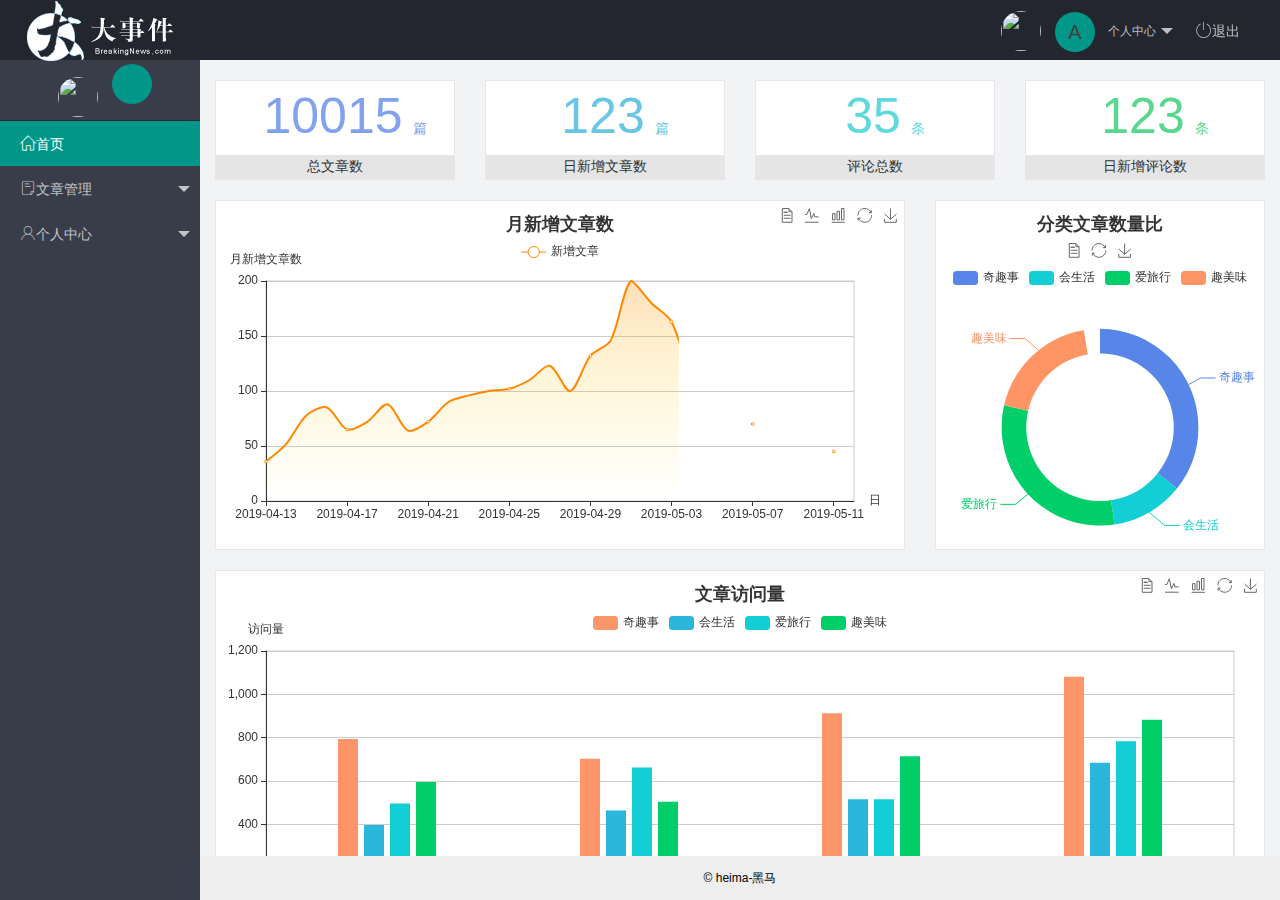
==== commit 4a285848: "更换头像" ====
--- a/home/index.html
+++ b/home/index.html
@@ -26,9 +26,9 @@
                         <span class="text-avatar">A</span> 个人中心
                     </a>
                     <dl class="layui-nav-child ">
-                        <dd><a href="javascript:; ">基本资料</a></dd>
-                        <dd><a href="javascript:; ">更换头像</a></dd>
-                        <dd><a href="javascript:; ">重置密码</a></dd>
+                        <dd><a href="/user/user_info.html" target="fm">基本资料</a></dd>
+                        <dd><a href="/user/user_avatar.html" target="fm">更换头像</a></dd>
+                        <dd><a href="/user/user_pwd.html" target="fm">重置密码</a></dd>
                     </dl>
                 </li>
                 <li class="layui-nav-item ">
@@ -42,7 +42,7 @@
                 <!-- 头像2 -->
                 <div class="userinfo">
                     <img src="http://t.cn/RCzsdCq " class="layui-nav-img ">
-                    <span class="text-avatar">A</span><span id="welcome">欢迎***</span>
+                    <span class="text-avatar"></span><span id="welcome"></span>
                 </div>
                 <!-- 左侧导航区域（可配合layui已有的垂直导航） -->
                 <ul class="layui-nav layui-nav-tree " lay-shrink="all" lay-filter="test ">
@@ -75,15 +75,15 @@
                             <span class="iconfont icon-user"></span>个人中心</a>
                         <dl class="layui-nav-child ">
                             <dd>
-                                <a href="javascript:; ">
+                                <a href="/user/user_info.html" target="fm">
                                     <i class="layui-icon layui-icon-app"></i> 基本资料</a>
                             </dd>
                             <dd>
-                                <a href="javascript:; ">
+                                <a href="/user/user_avatar.html" target="fm">
                                     <i class="layui-icon layui-icon-app"></i> 更换头像</a>
                             </dd>
                             <dd>
-                                <a href="javascript:; ">
+                                <a href="/user/user_pwd.html" target="fm">
                                     <i class="layui-icon layui-icon-app"></i> 重置密码</a>
                             </dd>
                         </dl>
